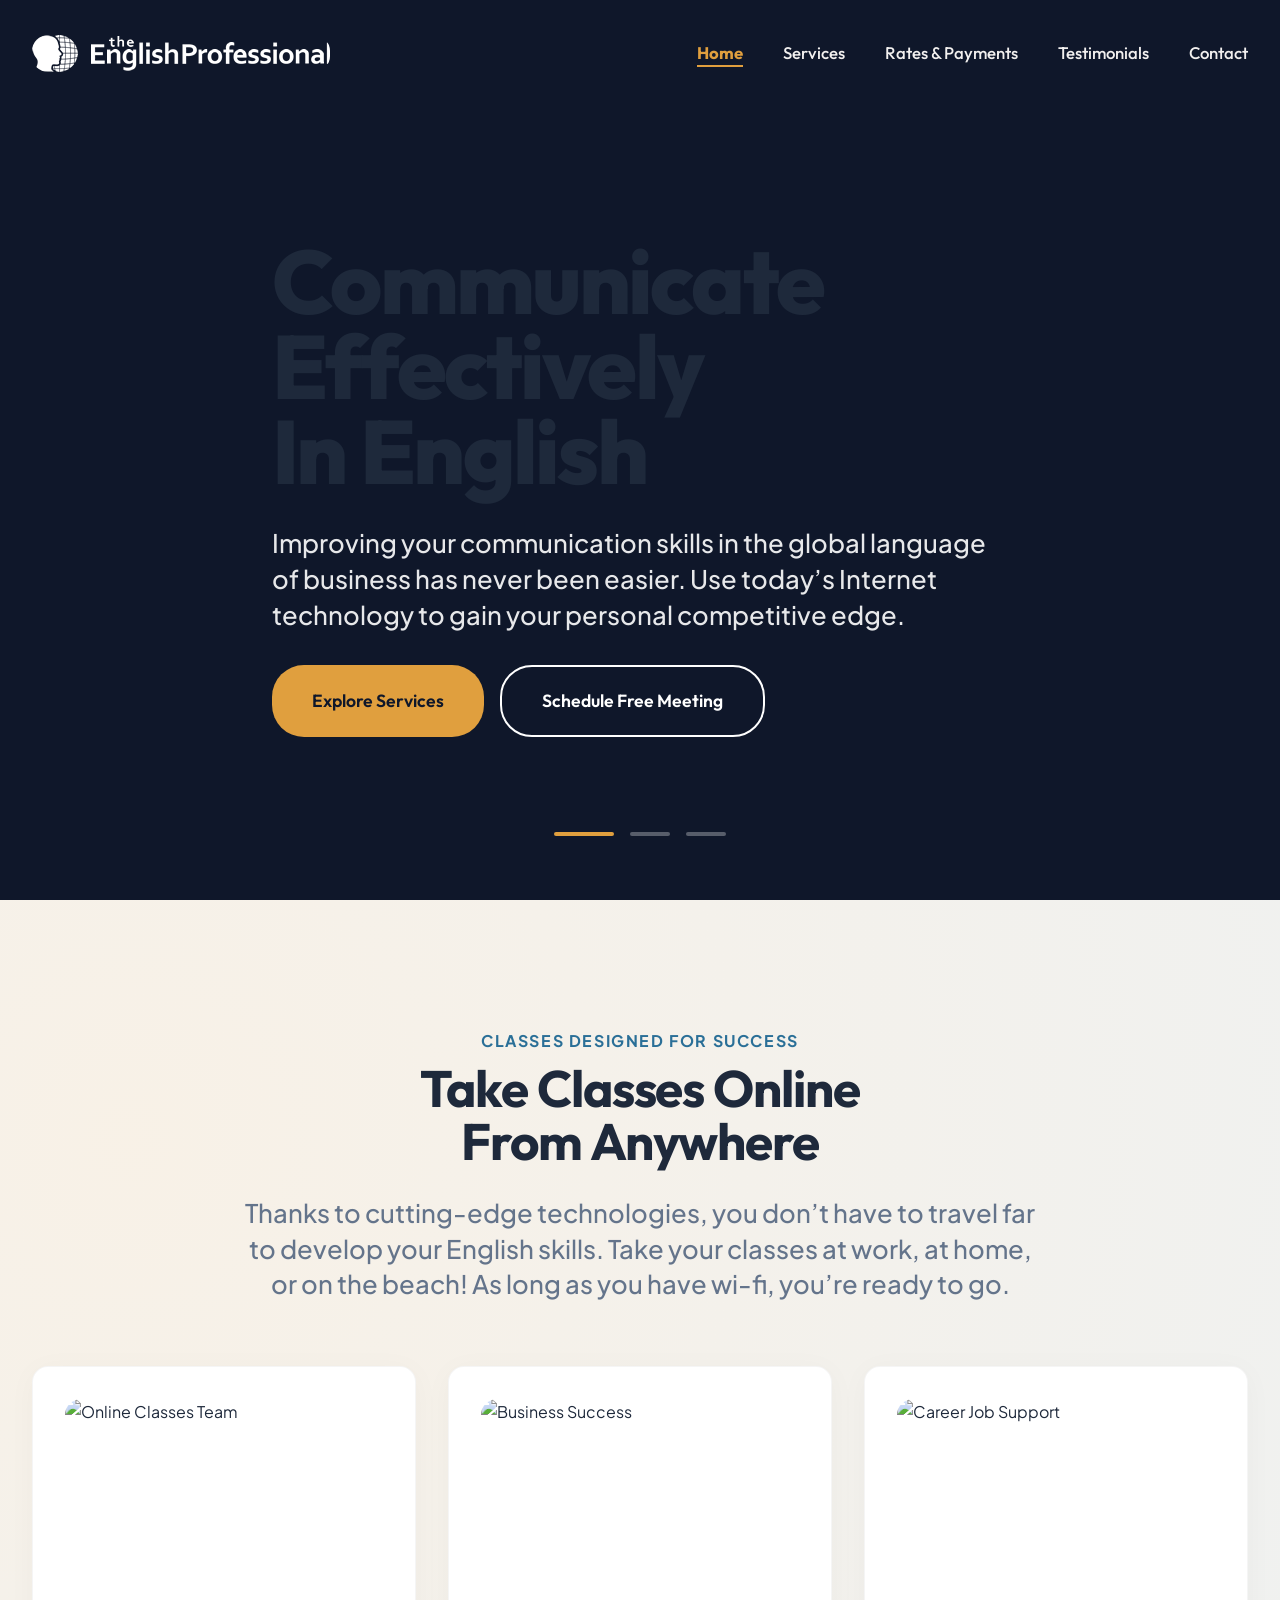
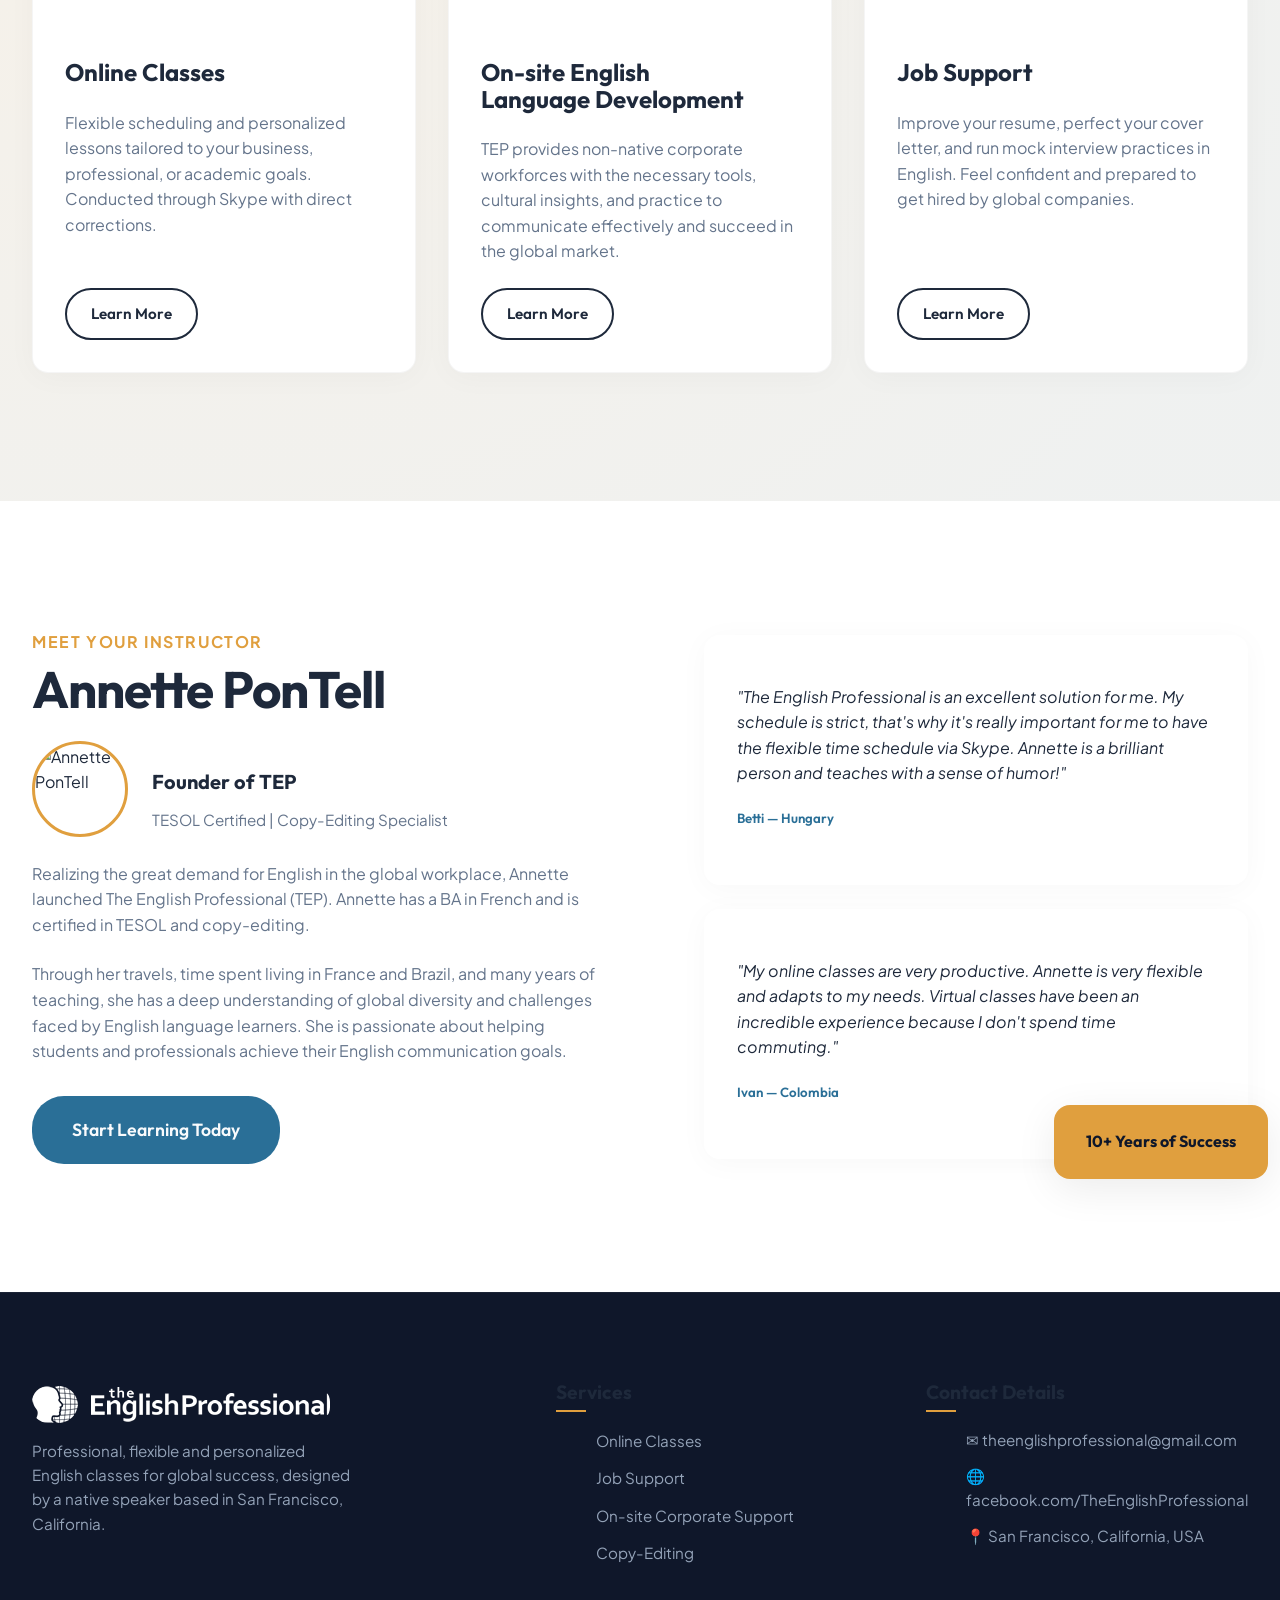
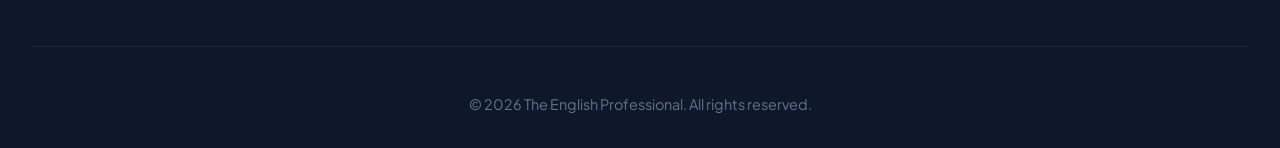
==== index.html @ 5e0b8fe4 "change header-light styles" ====
<!DOCTYPE html>
<html lang="en">

<head>
    <meta charset="UTF-8">
    <meta name="viewport" content="width=device-width, initial-scale=1.0">
    <title>The English Professional | Premium Business English Coaching</title>
    <meta name="description"
        content="Customized online Business English classes. Accelerate your career, improve your conversational skills, writing, and interview performance with a native speaker based in San Francisco, California.">
    <link rel="stylesheet" href="style.css">
</head>

<body>

    <!-- Header Navigation -->
    <header class="header header-light">
        <div class="container nav-container">
            <a href="index.html" class="logo">
                <img src="assets/img/tep.png" alt="The English Professional">
            </a>
            <nav>
                <ul class="nav-links">
                    <li><a href="index.html" class="active">Home</a></li>
                    <li><a href="services.html">Services</a></li>
                    <li><a href="rates.html">Rates & Payments</a></li>
                    <li><a href="testimonials.html">Testimonials</a></li>
                    <li><a href="contact.html">Contact</a></li>
                </ul>
            </nav>
            <button class="burger" aria-label="Toggle navigation">
                <div></div>
                <div></div>
                <div></div>
            </button>
        </div>
    </header>

    <!-- Hero Slider -->
    <section class="hero-slider">
        <div class="slider-container">
            <!-- Slide 1 -->
            <div class="slide active">
                <div class="slide-bg"
                    style="background-image: url('https://images.unsplash.com/photo-1506012787146-f92b2d7d6d96?q=80&w=1600&auto=format&fit=crop');">
                </div>
                <div class="container">
                    <div class="slide-content">
                        <h1 class="text-huge">Communicate Effectively In English</h1>
                        <p class="text-medium" style="color: rgba(255,255,255,0.9); margin-bottom: 2rem;">Improving your
                            communication skills in the global language of business has never been easier. Use today’s
                            Internet technology to gain your personal competitive edge.</p>
                        <div style="display: flex; gap: 1rem; flex-wrap: wrap;">
                            <a href="services.html" class="btn btn-accent">Explore Services</a>
                            <a href="contact.html" class="btn btn-outline"
                                style="color: white; border-color: white;">Schedule Free Meeting</a>
                        </div>
                    </div>
                </div>
            </div>

            <!-- Slide 2 -->
            <div class="slide">
                <div class="slide-bg"
                    style="background-image: url('https://images.unsplash.com/photo-1497366216548-37526070297c?q=80&w=1600&auto=format&fit=crop');">
                </div>
                <div class="container">
                    <div class="slide-content">
                        <h1 class="text-huge">Move Up The Career Ladder Today</h1>
                        <p class="text-medium" style="color: rgba(255,255,255,0.9); margin-bottom: 2rem;">Speaking
                            English fluently helps improve your career opportunities. Enjoy improving your language
                            skills from the comfort of your own home or workspace.</p>
                        <div style="display: flex; gap: 1rem; flex-wrap: wrap;">
                            <a href="rates.html" class="btn btn-accent">View Our Rates</a>
                            <a href="services.html" class="btn btn-outline"
                                style="color: white; border-color: white;">Job Support Program</a>
                        </div>
                    </div>
                </div>
            </div>

            <!-- Slide 3 -->
            <div class="slide">
                <div class="slide-bg"
                    style="background-image: url('https://images.unsplash.com/photo-1522202176988-66273c2fd55f?q=80&w=1600&auto=format&fit=crop');">
                </div>
                <div class="container">
                    <div class="slide-content">
                        <h1 class="text-huge">Customized Online Classes</h1>
                        <p class="text-medium" style="color: rgba(255,255,255,0.9); margin-bottom: 2rem;">Scheduling
                            classes with TEP is easy and convenient. Class times are flexible in order to fit your busy
                            schedule and class content is personalized.</p>
                        <div style="display: flex; gap: 1rem; flex-wrap: wrap;">
                            <a href="contact.html" class="btn btn-accent">Get in Touch</a>
                            <a href="testimonials.html" class="btn btn-outline"
                                style="color: white; border-color: white;">Student Testimonials</a>
                        </div>
                    </div>
                </div>
            </div>
        </div>

        <!-- Slider Controls -->
        <div class="slider-controls">
            <button class="slider-dot active" aria-label="Slide 1"></button>
            <button class="slider-dot" aria-label="Slide 2"></button>
            <button class="slider-dot" aria-label="Slide 3"></button>
        </div>
    </section>

    <!-- Core Features Section -->
    <section class="section gradient-bg">
        <div class="container">
            <div style="text-align: center; max-width: 800px; margin: 0 auto var(--space-lg) auto;" class="reveal">
                <span
                    style="color: var(--color-accent-ocean); font-weight: 700; letter-spacing: 0.1em; text-transform: uppercase;">Classes
                    Designed For Success</span>
                <h2 class="text-large" style="margin-top: 0.5rem;">Take Classes Online From Anywhere</h2>
                <p class="text-medium">Thanks to cutting-edge technologies, you don’t have to travel far to develop your
                    English skills. Take your classes at work, at home, or on the beach! As long as you have wi-fi,
                    you’re ready to go.</p>
            </div>

            <div class="features-grid">
                <!-- Feature 1 -->
                <div class="feature-card reveal">
                    <div class="feature-img-wrapper">
                        <img src="https://i0.wp.com/www.theenglishprofessional.com/wp-content/uploads/2018/03/people-office-group-team.jpg?w=800&ssl=1"
                            alt="Online Classes Team">
                    </div>
                    <h3 style="font-size: 1.5rem; margin-bottom: 0.5rem;">Online Classes</h3>
                    <p style="color: var(--color-text-muted); flex-grow: 1; margin-bottom: 1.5rem;">Flexible scheduling
                        and personalized lessons tailored to your business, professional, or academic goals. Conducted
                        through Skype with direct corrections.</p>
                    <a href="services.html#online-classes" class="btn btn-outline"
                        style="align-self: flex-start; padding: 0.75rem 1.5rem; font-size: 0.95rem;">Learn More</a>
                </div>

                <!-- Feature 2 -->
                <div class="feature-card reveal">
                    <div class="feature-img-wrapper">
                        <img src="https://i0.wp.com/www.theenglishprofessional.com/wp-content/uploads/2018/04/beard-blur-casual-462680.jpg?w=800&ssl=1"
                            alt="Business Success">
                    </div>
                    <h3 style="font-size: 1.5rem; margin-bottom: 0.5rem;">On-site English Language Development</h3>
                    <p style="color: var(--color-text-muted); flex-grow: 1; margin-bottom: 1.5rem;">TEP provides
                        non-native corporate workforces with the necessary tools, cultural insights, and practice to
                        communicate effectively and succeed in the global market.</p>
                    <a href="services.html#onsite-development" class="btn btn-outline"
                        style="align-self: flex-start; padding: 0.75rem 1.5rem; font-size: 0.95rem;">Learn More</a>
                </div>

                <!-- Feature 3 -->
                <div class="feature-card reveal">
                    <div class="feature-img-wrapper">
                        <img src="https://i1.wp.com/www.theenglishprofessional.com/wp-content/uploads/2018/04/coaching-coders-coding-7374.jpg?w=800&ssl=1"
                            alt="Career Job Support">
                    </div>
                    <h3 style="font-size: 1.5rem; margin-bottom: 0.5rem;">Job Support</h3>
                    <p style="color: var(--color-text-muted); flex-grow: 1; margin-bottom: 1.5rem;">Improve your resume,
                        perfect your cover letter, and run mock interview practices in English. Feel confident and
                        prepared to get hired by global companies.</p>
                    <a href="services.html#job-support" class="btn btn-outline"
                        style="align-self: flex-start; padding: 0.75rem 1.5rem; font-size: 0.95rem;">Learn More</a>
                </div>
            </div>
        </div>
    </section>

    <!-- About / Annette Section -->
    <section class="section" style="background-color: var(--color-bg-secondary);">
        <div class="container">
            <div class="about-split">
                <div class="reveal">
                    <span
                        style="color: var(--color-accent-sun); font-weight: 700; letter-spacing: 0.1em; text-transform: uppercase;">Meet
                        Your Instructor</span>
                    <h2 class="text-large" style="margin-top: 0.5rem; margin-bottom: 1.5rem;">Annette PonTell</h2>
                    <div style="display: flex; gap: 1.5rem; align-items: center; margin-bottom: 1.5rem;">
                        <img src="https://i1.wp.com/www.theenglishprofessional.com/wp-content/uploads/2017/03/avatar_1-96x96.jpg"
                            alt="Annette PonTell"
                            style="border-radius: 50%; width: 96px; height: 96px; border: 3px solid var(--color-accent-sun);">
                        <div>
                            <h4 style="font-size: 1.25rem;">Founder of TEP</h4>
                            <p style="color: var(--color-text-muted); font-size: 0.95rem;">TESOL Certified |
                                Copy-Editing Specialist</p>
                        </div>
                    </div>
                    <p style="color: var(--color-text-muted); margin-bottom: 1.5rem;">Realizing the great demand for
                        English in the global workplace, Annette launched The English Professional (TEP). Annette has a
                        BA in French and is certified in TESOL and copy-editing.</p>
                    <p style="color: var(--color-text-muted); margin-bottom: 2rem;">Through her travels, time spent
                        living in France and Brazil, and many years of teaching, she has a deep understanding of global
                        diversity and challenges faced by English language learners. She is passionate about helping
                        students and professionals achieve their English communication goals.</p>
                    <a href="contact.html" class="btn btn-primary">Start Learning Today</a>
                </div>

                <div class="about-image-wrapper reveal" style="padding-left: var(--space-md);">
                    <!-- A beautiful card representation of quick feedback -->
                    <div class="glass-card" style="margin-bottom: 1.5rem;">
                        <p style="font-style: italic; margin-bottom: 1rem;">"The English Professional is an excellent
                            solution for me. My schedule is strict, that's why it's really important for me to have the
                            flexible time schedule via Skype. Annette is a brilliant person and teaches with a sense of
                            humor!"</p>
                        <h5 style="color: var(--color-accent-ocean); font-weight: 600;">Betti — Hungary</h5>
                    </div>

                    <div class="glass-card">
                        <p style="font-style: italic; margin-bottom: 1rem;">"My online classes are very productive.
                            Annette is very flexible and adapts to my needs. Virtual classes have been an incredible
                            experience because I don't spend time commuting."</p>
                        <h5 style="color: var(--color-accent-ocean); font-weight: 600;">Ivan — Colombia</h5>
                    </div>

                    <div class="about-badge">
                        10+ Years of Success
                    </div>
                </div>
            </div>
        </div>
    </section>

    <!-- Footer -->
    <footer class="footer">
        <div class="container">
            <div class="footer-grid">
                <div>
                    <h3 class="footer-logo"><img src="assets/img/tep-white.png" alt=""></h3>
                    <p class="footer-desc">Professional, flexible and personalized English classes for global success,
                        designed by a native speaker based in San Francisco, California.</p>
                </div>
                <div class="footer-col">
                    <h4>Services</h4>
                    <ul class="footer-links">
                        <li><a href="services.html#online-classes">Online Classes</a></li>
                        <li><a href="services.html#job-support">Job Support</a></li>
                        <li><a href="services.html#onsite-development">On-site Corporate Support</a></li>
                        <li><a href="services.html#copy-editing">Copy-Editing</a></li>
                    </ul>
                </div>
                <div class="footer-col">
                    <h4>Contact Details</h4>
                    <ul class="footer-info-list">
                        <li>✉ theenglishprofessional@gmail.com</li>
                        <li>🌐 facebook.com/TheEnglishProfessional</li>
                        <li>📍 San Francisco, California, USA</li>
                    </ul>
                </div>
            </div>
            <div class="footer-bottom">
                <p>&copy; 2026 The English Professional. All rights reserved.</p>
            </div>
        </div>
    </footer>

    <script src="script.js"></script>
</body>

</html>
---- style.css ----
/* ==========================================================================
   THE ENGLISH PROFESSIONAL - DESIGN SYSTEM & STYLES
   Inspired by Set.studio and Clearleft (Modern, bold typography, clean layouts, large images/gradients)
   ========================================================================== */

@import url('https://fonts.googleapis.com/css2?family=Outfit:wght@300;400;500;600;700;800&family=Plus+Jakarta+Sans:ital,wght@0,300;0,400;0,500;0,600;0,700;1,400&display=swap');

:root {
    /* Color Palette */
    --color-bg-primary: #faf8f5;
    /* Warm sand background */
    --color-bg-secondary: #ffffff;
    /* Pure white */
    --color-bg-dark: #0f172a;
    /* Deep slate/navy for dark sections */
    --color-text-main: #1e293b;
    /* Slate 800 */
    --color-text-muted: #64748b;
    /* Slate 500 */
    --color-text-light: #f8fafc;
    /* White/Light gray */
    --color-off-white: #F2F0EF;
    /* Off-white */

    /* California Vibes Accent Colors */
    --color-accent-sun: #e09f3e;
    /* Golden sunset */
    --color-accent-ocean: #2a6f97;
    /* Pacific ocean blue */
    --color-accent-mint: #48cae4;
    /* Coastal breeze */
    --color-accent-clay: #9a031e;
    /* Warm clay/terracotta */

    /* Font Families */
    --font-heading: 'Outfit', sans-serif;
    --font-body: 'Plus Jakarta Sans', sans-serif;

    /* Spacing */
    --space-xs: 0.5rem;
    --space-sm: 1rem;
    --space-md: 2rem;
    --space-lg: 4rem;
    --space-xl: 8rem;

    /* UI Elements */
    --border-radius-sm: 8px;
    --border-radius-md: 16px;
    --border-radius-lg: 32px;
    --transition-smooth: all 0.4s cubic-bezier(0.16, 1, 0.3, 1);
    --shadow-subtle: 0 4px 30px rgba(0, 0, 0, 0.03);
    --shadow-medium: 0 10px 40px rgba(0, 0, 0, 0.08);
}

/* ==========================================================================
   1. RESET & BASE
   ========================================================================== */

*,
*::before,
*::after {
    box-sizing: border-box;
}

html {
    -moz-text-size-adjust: none;
    -webkit-text-size-adjust: none;
    text-size-adjust: none;
    scroll-behavior: smooth;
    font-size: 16px;
    background-color: var(--color-bg-primary);
}

body,
h1,
h2,
h3,
h4,
p,
figure,
blockquote,
dl,
dd {
    margin-block-end: 0;
}

ul[role='list'],
ol[role='list'] {
    list-style: none;
}

h1,
h2,
h3,
h4,
button,
input,
label {
    line-height: 1.1;
}

h1,
h2,
h3,
h4 {
    text-wrap: balance;
}

a:not([class]) {
    text-decoration-skip-ink: auto;
    color: currentColor;
}

img,
picture {
    max-width: 100%;
    height: auto;
    display: block;
    border-radius: var(--border-radius-md);
}

input,
button,
textarea,
select {
    font-family: inherit;
    font-size: inherit;
}

textarea:not([rows]) {
    min-height: 10em;
}

:target {
    scroll-margin-block: 5ex;
}

body {
    font-family: var(--font-body);
    color: var(--color-text-main);
    line-height: 1.6;
    min-height: 100vh;
    overflow-x: hidden;
    -webkit-font-smoothing: antialiased;
    margin: 0;
}

h1,
h2,
h3,
h4,
h5,
h6 {
    font-family: var(--font-heading);
    font-weight: 700;
    color: var(--color-text-main);
}

a {
    color: inherit;
    text-decoration: none;
    transition: var(--transition-smooth);
}

/* ==========================================================================
   2. REUSABLE UTILITIES & LAYOUTS
   ========================================================================== */

.container {
    max-width: 1400px;
    margin: 0 auto;
    padding: 0 var(--space-md);
}

.section {
    padding: var(--space-xl) 0;
    position: relative;
}

.section-dark {
    background-color: var(--color-bg-dark);
    color: var(--color-text-light);
}

.section-dark h2,
.section-dark h3,
.section-dark p {
    color: var(--color-text-light);
}

/* Typography Scale */
.text-huge {
    font-size: clamp(3rem, 7vw, 6.5rem);
    font-weight: 800;
    letter-spacing: -0.03em;
    line-height: 0.95;
    margin-bottom: var(--space-md);
}

.text-large {
    font-size: clamp(2rem, 4vw, 3.5rem);
    font-weight: 700;
    letter-spacing: -0.02em;
    line-height: 1.05;
    margin-bottom: var(--space-sm);
}

.text-medium {
    font-size: clamp(1.25rem, 2vw, 1.75rem);
    font-weight: 500;
    line-height: 1.4;
    color: var(--color-text-muted);
}

.section-dark .text-medium {
    color: #94a3b8;
}

/* Buttons */
.btn {
    display: inline-flex;
    align-items: center;
    justify-content: center;
    padding: 1.25rem 2.5rem;
    font-family: var(--font-heading);
    font-weight: 600;
    font-size: 1.1rem;
    border-radius: var(--border-radius-lg);
    border: none;
    cursor: pointer;
    transition: var(--transition-smooth);
    position: relative;
    overflow: hidden;
}

.btn-primary {
    background-color: var(--color-accent-ocean);
    color: var(--color-text-light);
}

.btn-primary:hover {
    background-color: #1a4d6c;
    transform: translateY(-3px);
    box-shadow: 0 10px 20px rgba(42, 111, 151, 0.3);
}

.btn-accent {
    background-color: var(--color-accent-sun);
    color: var(--color-bg-dark);
}

.btn-accent:hover {
    background-color: #c98a30;
    transform: translateY(-3px);
    box-shadow: 0 10px 20px rgba(224, 159, 62, 0.3);
}

.btn-outline {
    background-color: transparent;
    border: 2px solid var(--color-text-main);
    color: var(--color-text-main);
}

.btn-outline:hover {
    background-color: var(--color-text-main);
    color: var(--color-bg-primary);
    transform: translateY(-3px);
}

.section-dark .btn-outline {
    border-color: var(--color-text-light);
    color: var(--color-text-light);
}

.section-dark .btn-outline:hover {
    background-color: var(--color-text-light);
    color: var(--color-bg-dark);
}

/* Background Gradients & Glassmorphism */
.gradient-bg {
    background: radial-gradient(circle at 10% 20%, rgba(224, 159, 62, 0.08) 0%, rgba(42, 111, 151, 0.05) 90%);
}

.glass-card {
    background: rgba(255, 255, 255, 0.7);
    backdrop-filter: blur(12px);
    -webkit-backdrop-filter: blur(12px);
    border: 1px solid rgba(255, 255, 255, 0.4);
    box-shadow: var(--shadow-subtle);
    border-radius: var(--border-radius-md);
    padding: var(--space-md);
    transition: var(--transition-smooth);
}

.glass-card:hover {
    transform: translateY(-5px);
    box-shadow: var(--shadow-medium);
    border-color: rgba(255, 255, 255, 0.8);
}

/* ==========================================================================
   3. NAVIGATION HEADER
   ========================================================================== */
.header {
    position: fixed;
    top: 0;
    left: 0;
    width: 100%;
    z-index: 1000;
    transition: var(--transition-smooth);
    padding: 1.5rem 0;
}

.header.scrolled {
    background: rgba(250, 248, 245, 0.85);
    backdrop-filter: blur(12px);
    -webkit-backdrop-filter: blur(12px);
    border-bottom: 1px solid rgba(0, 0, 0, 0.05);
    padding: 1rem 0;
}

.logo {
    transition: var(--transition-smooth);
}

.header-light:not(.scrolled) {
    color: var(--color-off-white);
}

.header-light:not(.scrolled) .logo {
    filter: invert(1);
}

.nav-container {
    display: flex;
    justify-content: space-between;
    align-items: center;
}

.nav-links {
    display: flex;
    gap: 2.5rem;
    list-style: none;
    align-items: center;
}

.nav-links a {
    font-family: var(--font-heading);
    font-weight: 500;
    font-size: 1.05rem;
    position: relative;
}

.nav-links a::after {
    content: '';
    position: absolute;
    width: 100%;
    transform: scaleX(0);
    height: 2px;
    bottom: -4px;
    left: 0;
    background-color: var(--color-accent-ocean);
    transform-origin: bottom right;
    transition: transform 0.25s ease-out;
}

.header-light:not(.scrolled) .nav-links a::after {
    background-color: var(--color-accent-sun);
}

.nav-links a:hover::after,
.nav-links a.active::after {
    transform: scaleX(1);
    transform-origin: bottom left;
}

.nav-links a.active {
    color: var(--color-accent-ocean);
    font-weight: 700;
}

.header-light:not(.scrolled) .nav-links a.active {
    color: var(--color-accent-sun);
    font-weight: 700;
}

/* Mobile Menu Button */
.burger {
    display: none;
    cursor: pointer;
    background: none;
    border: none;
    z-index: 1001;
}

.burger div {
    width: 25px;
    height: 2px;
    background-color: var(--color-text-main);
    margin: 5px;
    transition: var(--transition-smooth);
}

/* ==========================================================================
   4. HOME PAGE (SLIDER & SECTIONS)
   ========================================================================== */
.hero-slider {
    position: relative;
    min-height: 100vh;
    overflow: hidden;
    background-color: var(--color-bg-dark);
}

.slider-container {
    height: 100vh;
    position: relative;
}

.slide {
    position: absolute;
    top: 0;
    left: 0;
    width: 100%;
    height: 100%;
    opacity: 0;
    visibility: hidden;
    transition: opacity 0.8s ease-in-out, visibility 0.8s;
    display: flex;
    align-items: center;
}

.slide.active {
    opacity: 1;
    visibility: visible;
}

.slide-bg {
    position: absolute;
    top: 0;
    left: 0;
    width: 100%;
    height: 100%;
    background-size: cover;
    background-position: center;
    filter: brightness(0.4) saturate(0.8);
}

.slide-content {
    position: relative;
    z-index: 10;
    max-width: 800px;
    padding: var(--space-md);
    color: var(--color-text-light);
    transform: translateY(30px);
    transition: transform 0.8s cubic-bezier(0.16, 1, 0.3, 1);
}

.slide.active .slide-content {
    transform: translateY(0);
}

.slider-controls {
    position: absolute;
    bottom: var(--space-lg);
    left: 50%;
    transform: translateX(-50%);
    display: flex;
    gap: 1rem;
    z-index: 20;
}

.slider-dot {
    width: 40px;
    height: 4px;
    background-color: rgba(255, 255, 255, 0.3);
    border: none;
    cursor: pointer;
    border-radius: 2px;
    transition: var(--transition-smooth);
}

.slider-dot.active {
    background-color: var(--color-accent-sun);
    width: 60px;
}

/* Feature grid on Home */
.features-grid {
    display: grid;
    grid-template-columns: repeat(auto-fit, minmax(320px, 1fr));
    gap: var(--space-md);
    margin-top: var(--space-lg);
}

.feature-card {
    padding: var(--space-md);
    border-radius: var(--border-radius-md);
    background-color: var(--color-bg-secondary);
    border: 1px solid rgba(0, 0, 0, 0.04);
    box-shadow: var(--shadow-subtle);
    transition: var(--transition-smooth);
    display: flex;
    flex-direction: column;
}

.feature-card:hover {
    transform: translateY(-8px);
    box-shadow: var(--shadow-medium);
}

.feature-img-wrapper {
    height: 220px;
    overflow: hidden;
    border-radius: var(--border-radius-sm);
    margin-bottom: var(--space-sm);
}

.feature-img-wrapper img {
    width: 100%;
    height: 100%;
    object-fit: cover;
    transition: var(--transition-smooth);
}

.feature-card:hover .feature-img-wrapper img {
    transform: scale(1.05);
}

/* About Section Home (Two Column) */
.about-split {
    display: grid;
    grid-template-columns: 1fr 1fr;
    gap: var(--space-lg);
    align-items: center;
}

.about-image-wrapper {
    position: relative;
}

.about-image-wrapper img {
    box-shadow: var(--shadow-medium);
}

.about-badge {
    position: absolute;
    bottom: -20px;
    right: -20px;
    background: var(--color-accent-sun);
    color: var(--color-bg-dark);
    padding: 1.5rem 2rem;
    border-radius: var(--border-radius-md);
    font-weight: 700;
    box-shadow: var(--shadow-medium);
    font-family: var(--font-heading);
}

/* ==========================================================================
   5. SERVICES PAGE
   ========================================================================== */
.services-header {
    background-color: var(--color-bg-dark);
    color: var(--color-text-light);
    padding: 10rem 0 6rem 0;
    text-align: center;
}

.services-nav {
    display: flex;
    justify-content: center;
    gap: 1.5rem;
    margin-top: var(--space-md);
    flex-wrap: wrap;
}

.services-nav-btn {
    padding: 0.75rem 1.5rem;
    border-radius: var(--border-radius-lg);
    border: 1px solid rgba(255, 255, 255, 0.2);
    background: transparent;
    color: var(--color-text-light);
    cursor: pointer;
    transition: var(--transition-smooth);
    font-family: var(--font-heading);
}

.services-nav-btn.active,
.services-nav-btn:hover {
    background-color: var(--color-accent-sun);
    color: var(--color-bg-dark);
    border-color: var(--color-accent-sun);
}

.services-section-title {
    margin-top: var(--space-lg);
    border-bottom: 2px solid rgba(0, 0, 0, 0.05);
    padding-bottom: var(--space-sm);
    margin-bottom: var(--space-md);
}

.services-grid-detailed {
    display: grid;
    grid-template-columns: repeat(auto-fit, minmax(400px, 1fr));
    gap: var(--space-md);
    margin-bottom: var(--space-lg);
}

.service-detail-card {
    background: var(--color-bg-secondary);
    border-radius: var(--border-radius-md);
    padding: var(--space-md);
    box-shadow: var(--shadow-subtle);
    border-left: 5px solid var(--color-accent-ocean);
    transition: var(--transition-smooth);
}

.service-detail-card:hover {
    transform: translateX(5px);
    box-shadow: var(--shadow-medium);
}

/* ==========================================================================
   6. RATES & PAYMENTS PAGE
   ========================================================================== */
.rates-grid {
    display: grid;
    grid-template-columns: repeat(auto-fit, minmax(300px, 1fr));
    gap: var(--space-md);
    margin-top: var(--space-lg);
}

.rate-card {
    background: var(--color-bg-secondary);
    border-radius: var(--border-radius-md);
    padding: 3rem var(--space-md);
    text-align: center;
    box-shadow: var(--shadow-subtle);
    border: 1px solid rgba(0, 0, 0, 0.04);
    transition: var(--transition-smooth);
    display: flex;
    flex-direction: column;
    justify-content: space-between;
    min-height: 450px;
}

.rate-card:hover {
    transform: translateY(-8px);
    box-shadow: var(--shadow-medium);
}

.rate-card.featured {
    border: 2px solid var(--color-accent-sun);
    position: relative;
}

.rate-card.featured::before {
    content: 'MAIS CONVENIENTE';
    position: absolute;
    top: -15px;
    left: 50%;
    transform: translateX(-50%);
    background: var(--color-accent-sun);
    color: var(--color-bg-dark);
    padding: 0.35rem 1rem;
    font-size: 0.75rem;
    font-weight: 700;
    border-radius: 30px;
    letter-spacing: 0.05em;
}

.rate-time {
    font-size: 1.75rem;
    font-weight: 700;
    font-family: var(--font-heading);
    margin-bottom: var(--space-sm);
}

.rate-price {
    font-size: clamp(2.5rem, 5vw, 3.5rem);
    font-weight: 800;
    color: var(--color-accent-ocean);
    margin-bottom: var(--space-md);
    font-family: var(--font-heading);
}

.rate-price span {
    font-size: 1rem;
    font-weight: 500;
    color: var(--color-text-muted);
}

.rate-features {
    list-style: none;
    margin-bottom: var(--space-md);
    color: var(--color-text-muted);
    text-align: left;
    padding-left: var(--space-sm);
}

.rate-features li {
    margin-bottom: 0.5rem;
    position: relative;
    padding-left: 1.5rem;
}

.rate-features li::before {
    content: '✓';
    color: var(--color-accent-ocean);
    position: absolute;
    left: 0;
    font-weight: bold;
}

/* Split Column Terms & Conditions */
.terms-split {
    display: grid;
    grid-template-columns: 1fr 1fr;
    gap: var(--space-lg);
    margin-top: var(--space-md);
}

.terms-column h3 {
    border-bottom: 2px solid var(--color-accent-sun);
    padding-bottom: 0.5rem;
    margin-bottom: var(--space-sm);
}

.terms-list {
    list-style: none;
}

.terms-list li {
    margin-bottom: 0.75rem;
    position: relative;
    padding-left: 1.5rem;
    font-size: 0.95rem;
    color: var(--color-text-muted);
}

.terms-list li::before {
    content: '•';
    color: var(--color-accent-sun);
    font-size: 1.5rem;
    position: absolute;
    left: 0;
    top: -4px;
}

/* ==========================================================================
   7. TESTIMONIALS & CONTACT SECTIONS
   ========================================================================== */
.testimonials-section {
    background: radial-gradient(circle at 80% 20%, rgba(224, 159, 62, 0.05) 0%, rgba(42, 111, 151, 0.08) 90%), var(--color-bg-secondary);
}

.testimonial-carousel-container {
    max-width: 900px;
    margin: var(--space-lg) auto 0 auto;
    position: relative;
    overflow: hidden;
    padding: var(--space-md);
}

.testimonial-track {
    display: flex;
    transition: transform 0.6s cubic-bezier(0.25, 1, 0.5, 1);
}

.testimonial-slide {
    min-width: 100%;
    box-sizing: border-box;
    padding: 0 var(--space-md);
}

.testimonial-bubble {
    font-size: clamp(1.2rem, 2.5vw, 1.6rem);
    font-style: italic;
    color: var(--color-text-main);
    line-height: 1.5;
    position: relative;
    margin-bottom: var(--space-md);
    font-weight: 300;
}

.testimonial-bubble::before {
    content: '“';
    font-size: 5rem;
    color: rgba(42, 111, 151, 0.15);
    position: absolute;
    left: -2rem;
    top: -2.5rem;
    font-family: serif;
}

.testimonial-author {
    font-family: var(--font-heading);
    font-weight: 700;
    font-size: 1.2rem;
    color: var(--color-accent-ocean);
}

.carousel-dots {
    display: flex;
    justify-content: center;
    gap: 0.5rem;
    margin-top: var(--space-md);
}

.carousel-dot {
    width: 12px;
    height: 12px;
    border-radius: 50%;
    background-color: rgba(0, 0, 0, 0.1);
    border: none;
    cursor: pointer;
    transition: var(--transition-smooth);
}

.carousel-dot.active {
    background-color: var(--color-accent-ocean);
    transform: scale(1.2);
}

/* Two Column Contact split */
.contact-split {
    display: grid;
    grid-template-columns: 1fr 1.2fr;
    gap: var(--space-lg);
}

.contact-info {
    display: flex;
    flex-direction: column;
    justify-content: center;
}

.contact-method {
    margin-top: var(--space-md);
}

.contact-method-item {
    display: flex;
    align-items: center;
    gap: 1rem;
    margin-bottom: var(--space-sm);
}

.contact-icon {
    width: 48px;
    height: 48px;
    border-radius: 50%;
    background-color: rgba(42, 111, 151, 0.1);
    display: flex;
    align-items: center;
    justify-content: center;
    color: var(--color-accent-ocean);
    font-weight: bold;
}

.social-links {
    display: flex;
    gap: 1rem;
    margin-top: var(--space-md);
}

.social-btn {
    width: 44px;
    height: 44px;
    border-radius: 50%;
    background-color: var(--color-bg-primary);
    display: flex;
    align-items: center;
    justify-content: center;
    border: 1px solid rgba(0, 0, 0, 0.05);
    transition: var(--transition-smooth);
}

.social-btn:hover {
    background-color: var(--color-accent-ocean);
    color: var(--color-text-light);
    transform: translateY(-3px);
}

/* Form Styles */
.contact-form {
    display: flex;
    flex-direction: column;
    gap: 1.25rem;
}

.form-group {
    display: flex;
    flex-direction: column;
    gap: 0.5rem;
}

.form-group label {
    font-family: var(--font-heading);
    font-weight: 500;
    font-size: 0.95rem;
}

.form-control {
    padding: 1rem 1.25rem;
    border-radius: var(--border-radius-sm);
    border: 1px solid rgba(0, 0, 0, 0.1);
    background-color: var(--color-bg-primary);
    font-family: var(--font-body);
    font-size: 1rem;
    transition: var(--transition-smooth);
}

.form-control:focus {
    outline: none;
    border-color: var(--color-accent-ocean);
    background-color: var(--color-bg-secondary);
    box-shadow: 0 0 0 3px rgba(42, 111, 151, 0.1);
}

textarea.form-control {
    resize: vertical;
    min-height: 150px;
}

/* ==========================================================================
   8. FAQ ACCORDION SECTION
   ========================================================================== */
.faq-accordion-container {
    margin-top: var(--space-lg);
    max-width: 900px;
    margin-left: auto;
    margin-right: auto;
}

.accordion-item {
    background: var(--color-bg-secondary);
    border-radius: var(--border-radius-sm);
    margin-bottom: var(--space-sm);
    box-shadow: var(--shadow-subtle);
    border: 1px solid rgba(0, 0, 0, 0.03);
    overflow: hidden;
}

.accordion-header {
    padding: 1.5rem var(--space-md);
    display: flex;
    justify-content: space-between;
    align-items: center;
    cursor: pointer;
    font-family: var(--font-heading);
    font-size: 1.15rem;
    font-weight: 600;
    transition: var(--transition-smooth);
    user-select: none;
}

.accordion-header:hover {
    background-color: rgba(42, 111, 151, 0.02);
}

.accordion-icon {
    font-size: 1.5rem;
    transition: transform var(--transition-smooth);
    color: var(--color-accent-ocean);
}

.accordion-content {
    max-height: 0;
    overflow: hidden;
    transition: max-height 0.4s cubic-bezier(0.16, 1, 0.3, 1), padding 0.4s;
    padding: 0 var(--space-md);
    color: var(--color-text-muted);
}

.accordion-item.active .accordion-content {
    padding-bottom: 1.5rem;
}

.accordion-item.active .accordion-icon {
    transform: rotate(45deg);
}

/* ==========================================================================
   9. FOOTER
   ========================================================================== */
.footer {
    background-color: var(--color-bg-dark);
    color: var(--color-text-light);
    padding: var(--space-lg) 0 var(--space-md) 0;
    border-top: 1px solid rgba(255, 255, 255, 0.05);
}

.footer-grid {
    display: grid;
    grid-template-columns: 1.5fr 1fr 1fr;
    gap: var(--space-lg);
    margin-bottom: var(--space-lg);
}

.footer-logo {
    font-family: var(--font-heading);
    font-weight: 800;
    font-size: 1.8rem;
    margin-bottom: var(--space-sm);
    display: flex;
    align-items: center;
    gap: 0.5rem;
}

.footer-desc {
    color: #94a3b8;
    max-width: 320px;
    font-size: 0.95rem;
}

.footer-col h4 {
    font-size: 1.2rem;
    margin-bottom: var(--space-sm);
    position: relative;
    padding-bottom: 0.5rem;
}

.footer-col h4::after {
    content: '';
    position: absolute;
    width: 30px;
    height: 2px;
    bottom: 0;
    left: 0;
    background-color: var(--color-accent-sun);
}

.footer-links {
    list-style: none;
    display: flex;
    flex-direction: column;
    gap: 0.75rem;
}

.footer-links a {
    color: #94a3b8;
    font-size: 0.95rem;
}

.footer-links a:hover {
    color: var(--color-text-light);
    padding-left: 5px;
}

.footer-info-list {
    list-style: none;
    display: flex;
    flex-direction: column;
    gap: 0.75rem;
    color: #94a3b8;
    font-size: 0.95rem;
}

.footer-bottom {
    border-top: 1px solid rgba(255, 255, 255, 0.05);
    padding-top: var(--space-md);
    text-align: center;
    color: #64748b;
    font-size: 0.9rem;
}

/* ==========================================================================
   10. MEDIA QUERIES & RESPONSIVENESS
   ========================================================================== */
@media screen and (max-width: 1024px) {
    .about-split {
        grid-template-columns: 1fr;
        gap: var(--space-md);
    }

    .contact-split {
        grid-template-columns: 1fr;
        gap: var(--space-md);
    }

    .footer-grid {
        grid-template-columns: 1fr 1fr;
    }
}

@media screen and (max-width: 768px) {
    html {
        font-size: 14px;
    }

    .section {
        padding: var(--space-lg) 0;
    }

    .nav-links {
        position: fixed;
        right: 0;
        top: 0;
        height: 100vh;
        width: 70%;
        background-color: var(--color-bg-primary);
        flex-direction: column;
        justify-content: center;
        transform: translateX(100%);
        transition: transform 0.5s ease-in-out;
        box-shadow: -10px 0 30px rgba(0, 0, 0, 0.05);
        z-index: 999;
    }

    .nav-links.nav-active {
        transform: translateX(0);
    }

    .burger {
        display: block;
    }

    .terms-split {
        grid-template-columns: 1fr;
        gap: var(--space-md);
    }

    .footer-grid {
        grid-template-columns: 1fr;
        gap: var(--space-md);
    }

    .slider-controls {
        bottom: var(--space-md);
    }
}

/* Fade In On Scroll Classes (handled by script.js) */
.reveal {
    opacity: 0;
    transform: translateY(30px);
    transition: opacity 0.8s ease, transform 0.8s ease;
}

.reveal.active {
    opacity: 1;
    transform: translateY(0);
}
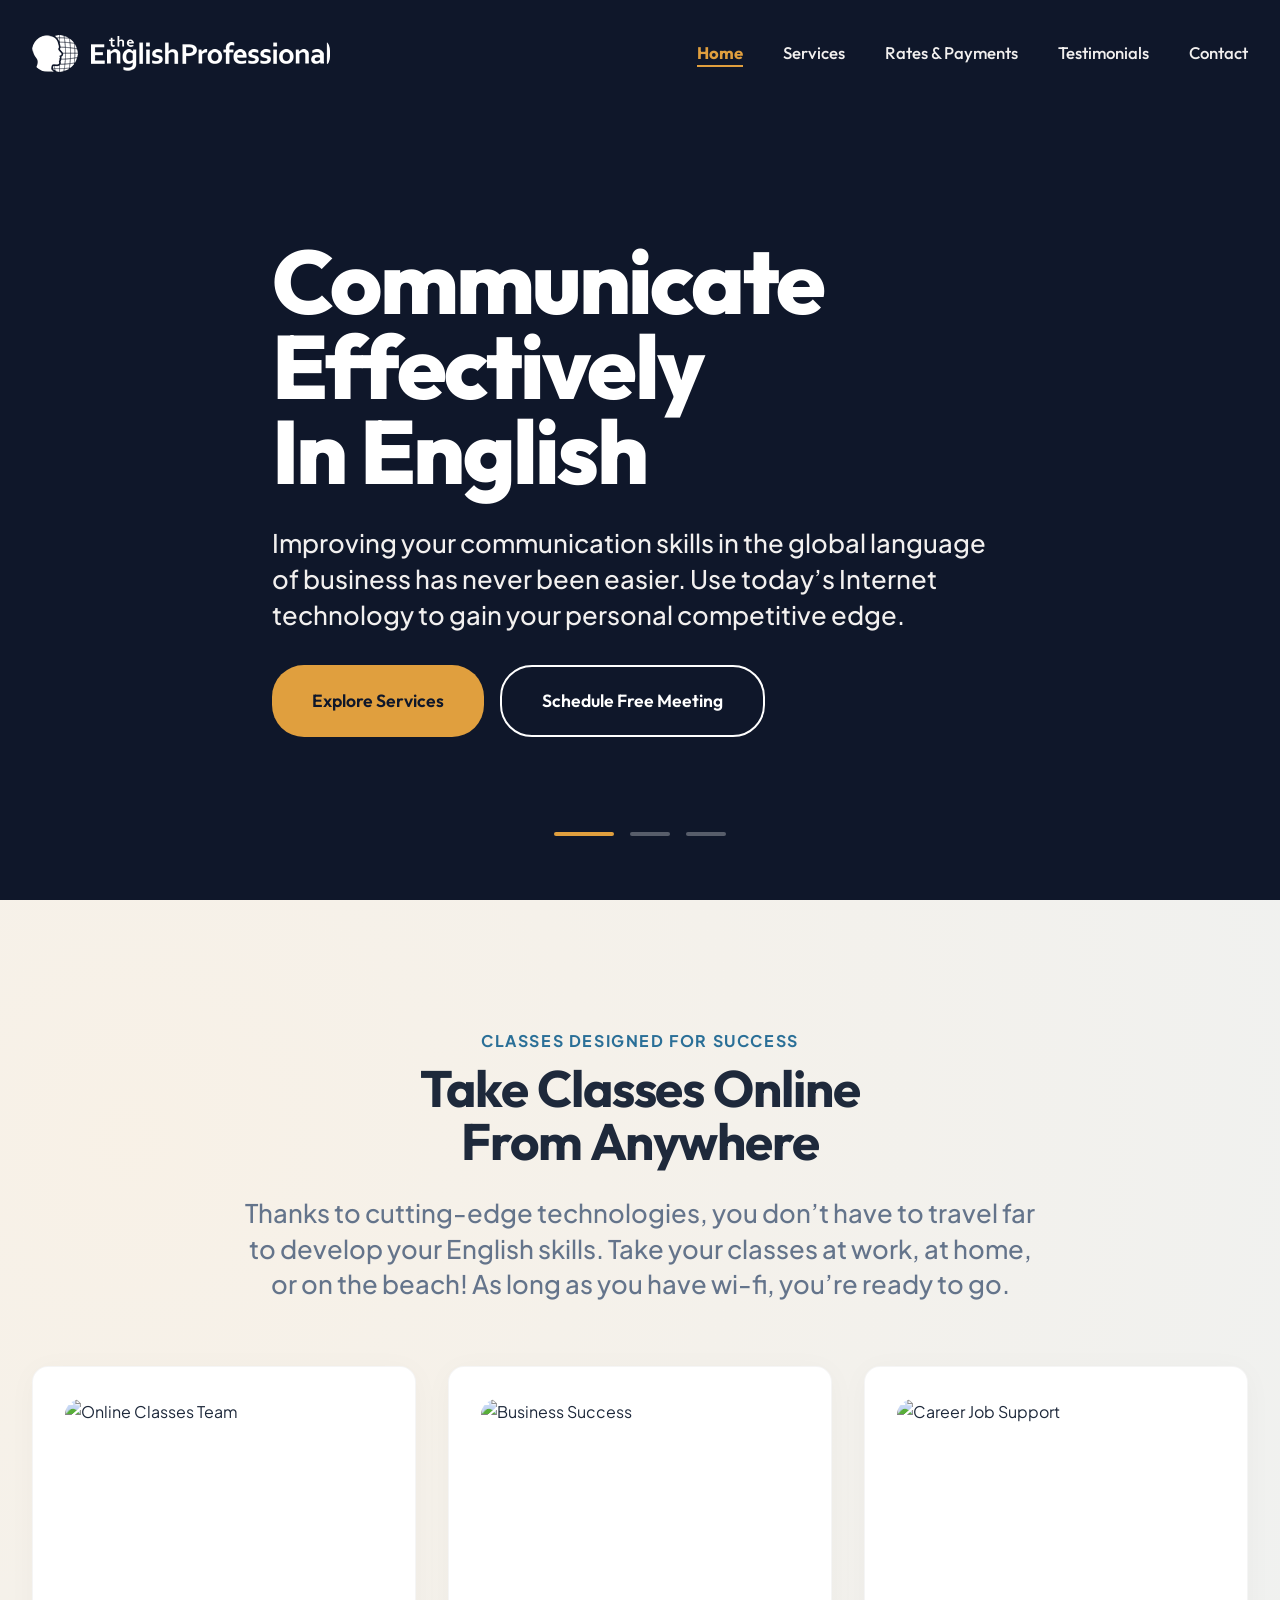
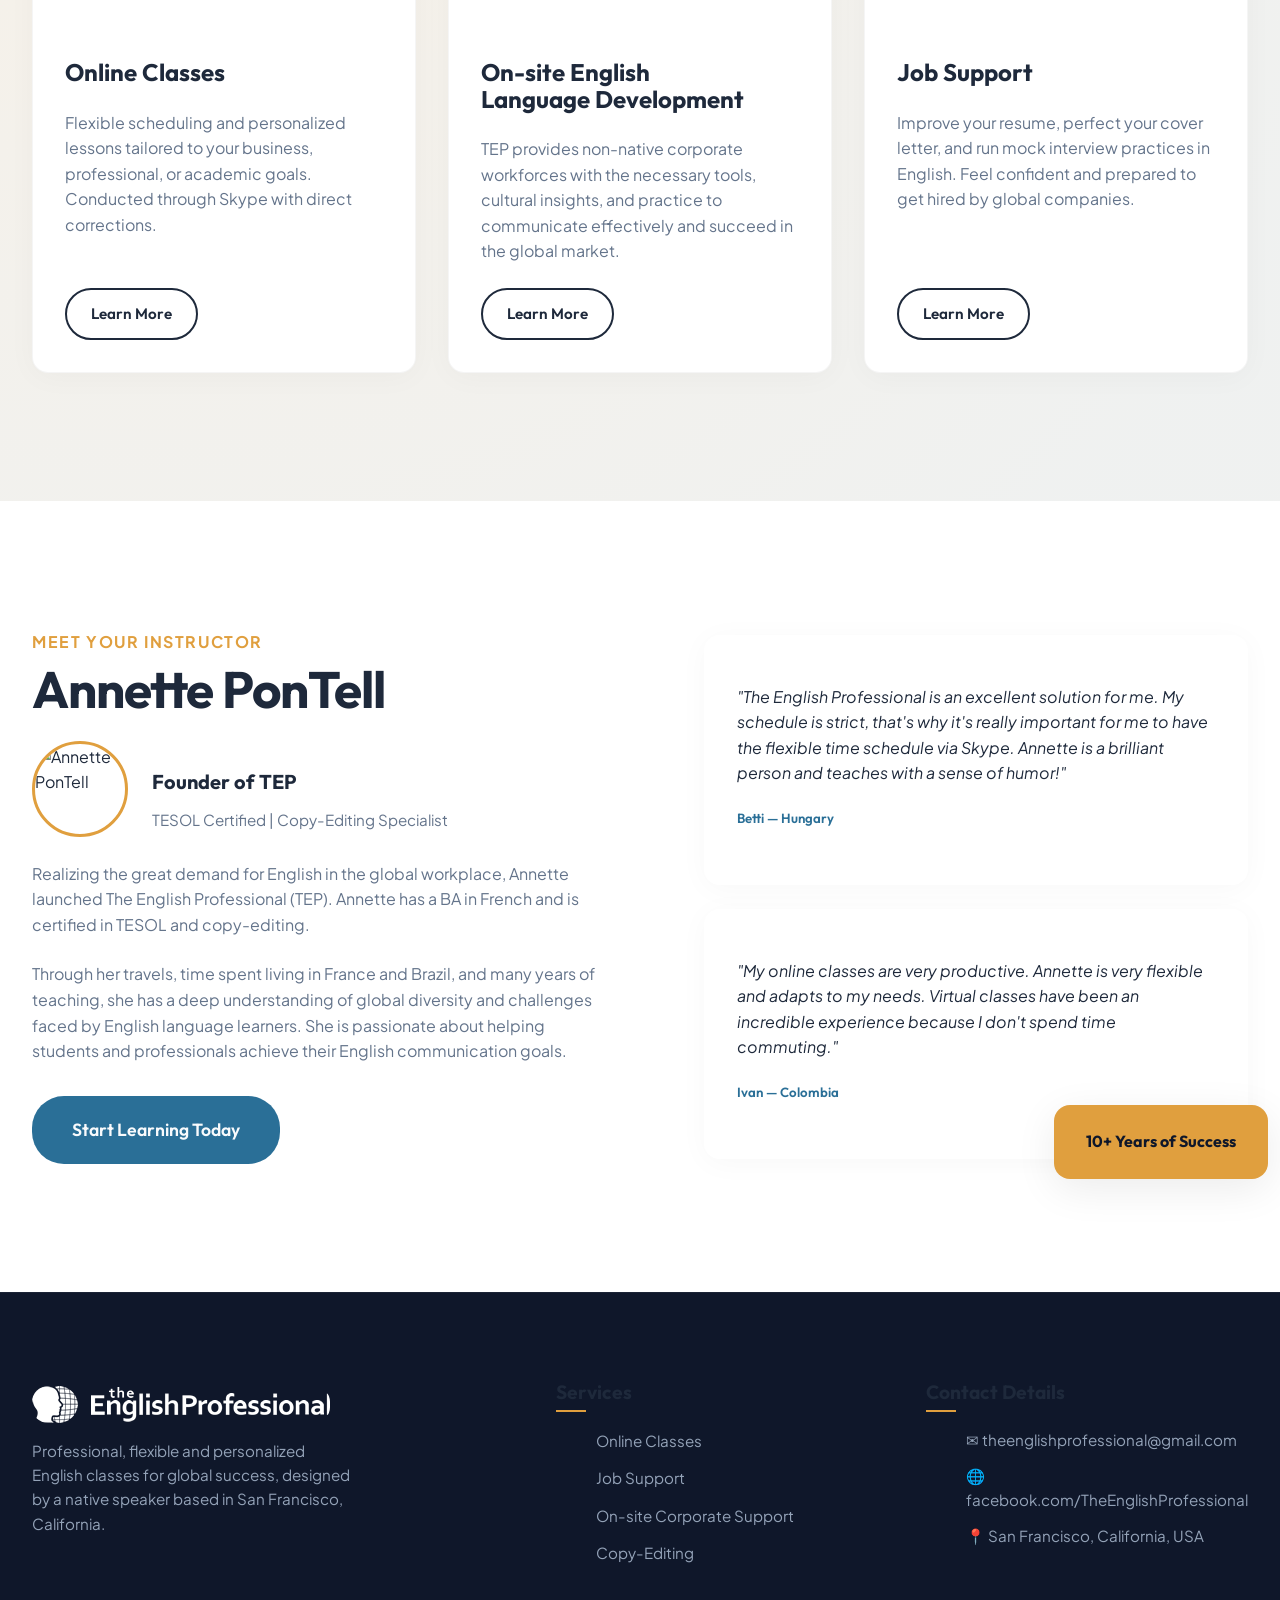
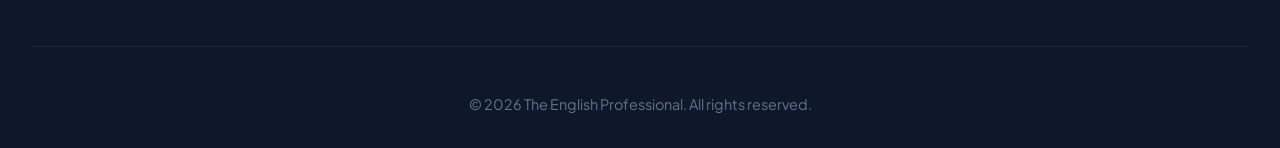
==== commit 2fb900ab: "change slider title and text styles" ====
--- a/index.html
+++ b/index.html
@@ -46,7 +46,7 @@
                 <div class="container">
                     <div class="slide-content">
                         <h1 class="text-huge">Communicate Effectively In English</h1>
-                        <p class="text-medium" style="color: rgba(255,255,255,0.9); margin-bottom: 2rem;">Improving your
+                        <p class="text-medium" style="margin-bottom: 2rem;">Improving your
                             communication skills in the global language of business has never been easier. Use today’s
                             Internet technology to gain your personal competitive edge.</p>
                         <div style="display: flex; gap: 1rem; flex-wrap: wrap;">
@@ -66,7 +66,7 @@
                 <div class="container">
                     <div class="slide-content">
                         <h1 class="text-huge">Move Up The Career Ladder Today</h1>
-                        <p class="text-medium" style="color: rgba(255,255,255,0.9); margin-bottom: 2rem;">Speaking
+                        <p class="text-medium" style="margin-bottom: 2rem;">Speaking
                             English fluently helps improve your career opportunities. Enjoy improving your language
                             skills from the comfort of your own home or workspace.</p>
                         <div style="display: flex; gap: 1rem; flex-wrap: wrap;">
@@ -86,7 +86,7 @@
                 <div class="container">
                     <div class="slide-content">
                         <h1 class="text-huge">Customized Online Classes</h1>
-                        <p class="text-medium" style="color: rgba(255,255,255,0.9); margin-bottom: 2rem;">Scheduling
+                        <p class="text-medium" style="margin-bottom: 2rem;">Scheduling
                             classes with TEP is easy and convenient. Class times are flexible in order to fit your busy
                             schedule and class content is personalized.</p>
                         <div style="display: flex; gap: 1rem; flex-wrap: wrap;">
--- a/style.css
+++ b/style.css
@@ -456,6 +456,14 @@
     transition: transform 0.8s cubic-bezier(0.16, 1, 0.3, 1);
 }
 
+.slide-content :is(h1, h2, h3, h4, h5, h6) {
+    color: #fff;
+}
+
+.slide-content p {
+    color: var(--color-off-white);
+}
+
 .slide.active .slide-content {
     transform: translateY(0);
 }
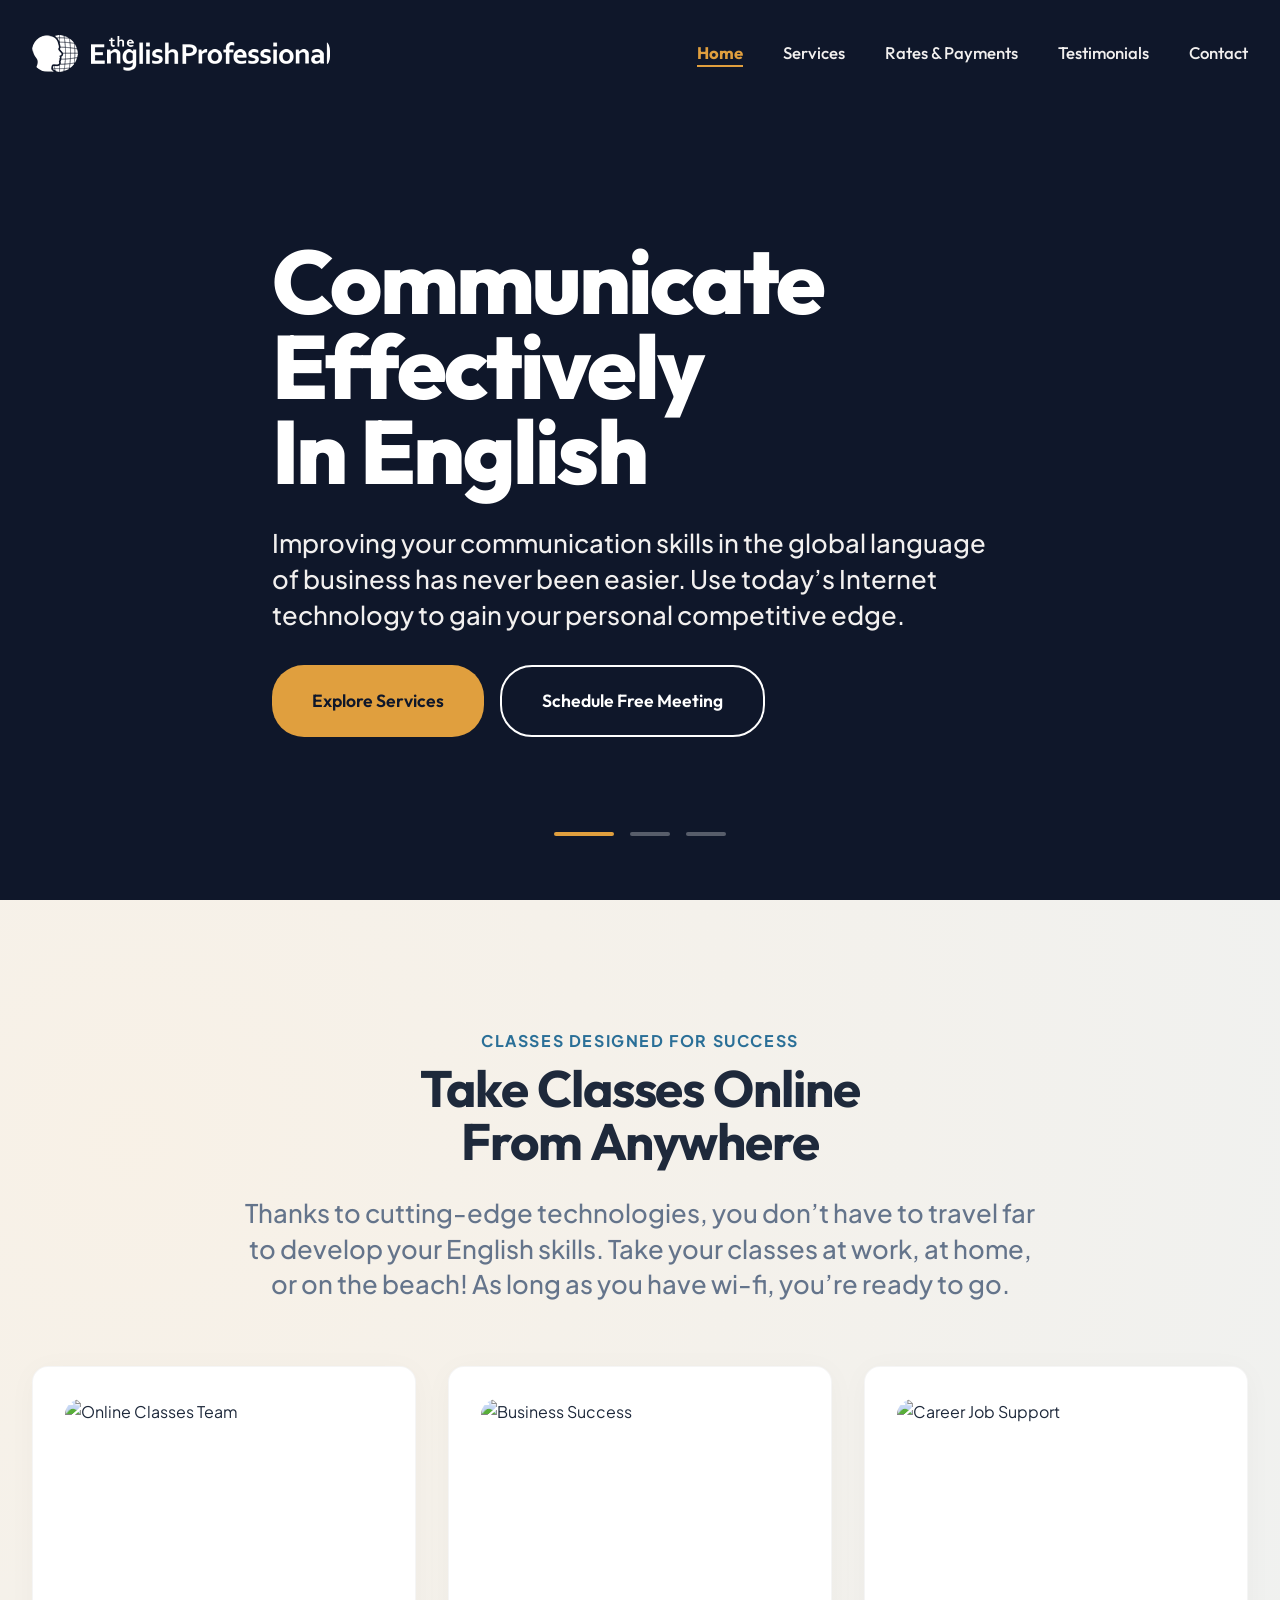
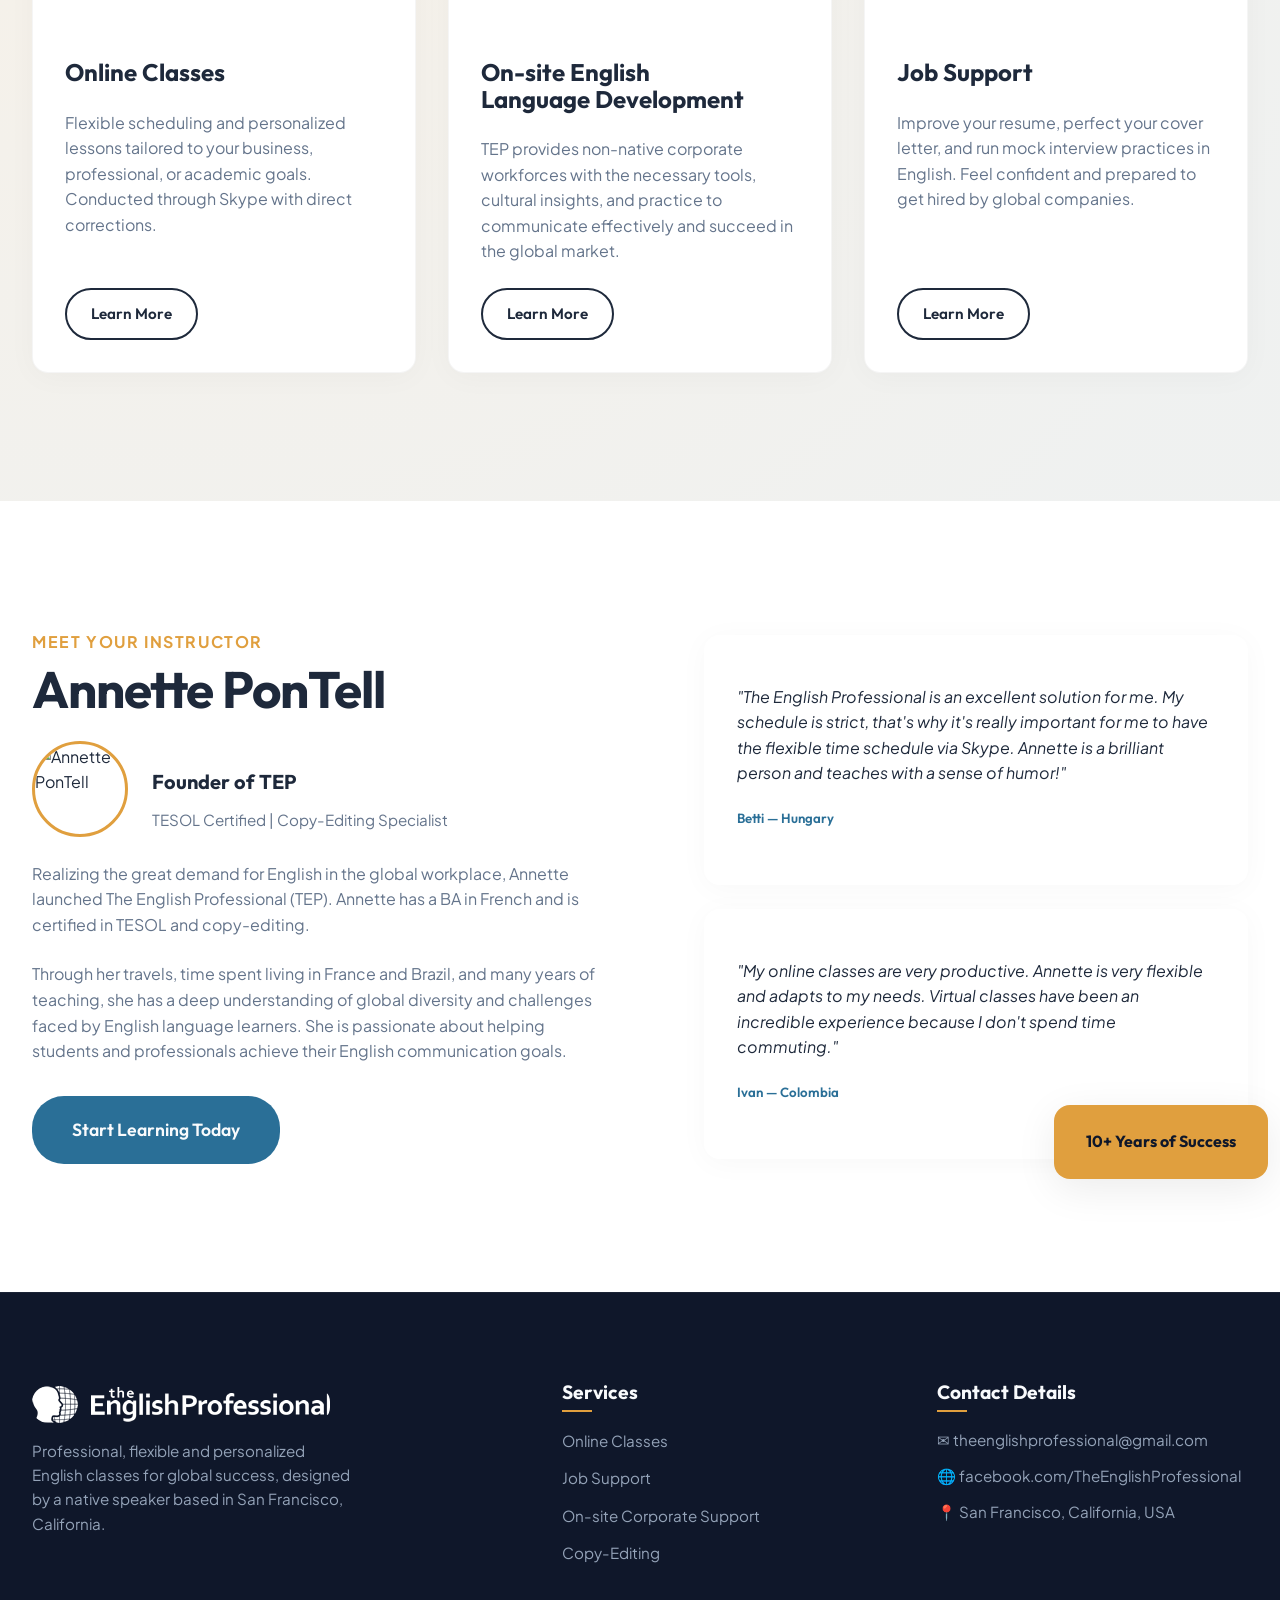
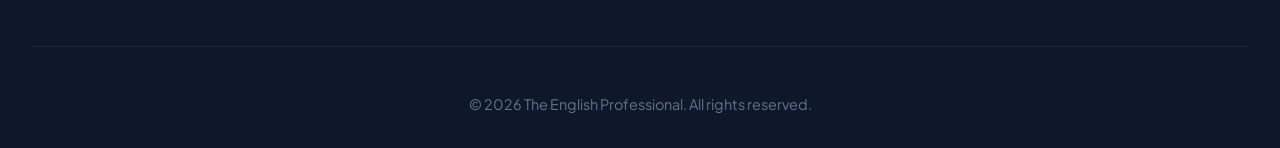
==== commit 3ee0b541: "fix footer headings and list" ====
--- a/index.html
+++ b/index.html
@@ -231,7 +231,7 @@
                 </div>
                 <div class="footer-col">
                     <h4>Services</h4>
-                    <ul class="footer-links">
+                    <ul class="footer-links" role="list">
                         <li><a href="services.html#online-classes">Online Classes</a></li>
                         <li><a href="services.html#job-support">Job Support</a></li>
                         <li><a href="services.html#onsite-development">On-site Corporate Support</a></li>
@@ -240,7 +240,7 @@
                 </div>
                 <div class="footer-col">
                     <h4>Contact Details</h4>
-                    <ul class="footer-info-list">
+                    <ul class="footer-info-list" role="list">
                         <li>✉ theenglishprofessional@gmail.com</li>
                         <li>🌐 facebook.com/TheEnglishProfessional</li>
                         <li>📍 San Francisco, California, USA</li>
--- a/style.css
+++ b/style.css
@@ -87,6 +87,7 @@
 ul[role='list'],
 ol[role='list'] {
     list-style: none;
+    padding: 0;
 }
 
 h1,
@@ -997,6 +998,10 @@
     color: var(--color-text-light);
     padding: var(--space-lg) 0 var(--space-md) 0;
     border-top: 1px solid rgba(255, 255, 255, 0.05);
+}
+
+.footer :is(h1, h2, h3, h4, h5, h6) {
+    color: var(--color-text-light);
 }
 
 .footer-grid {
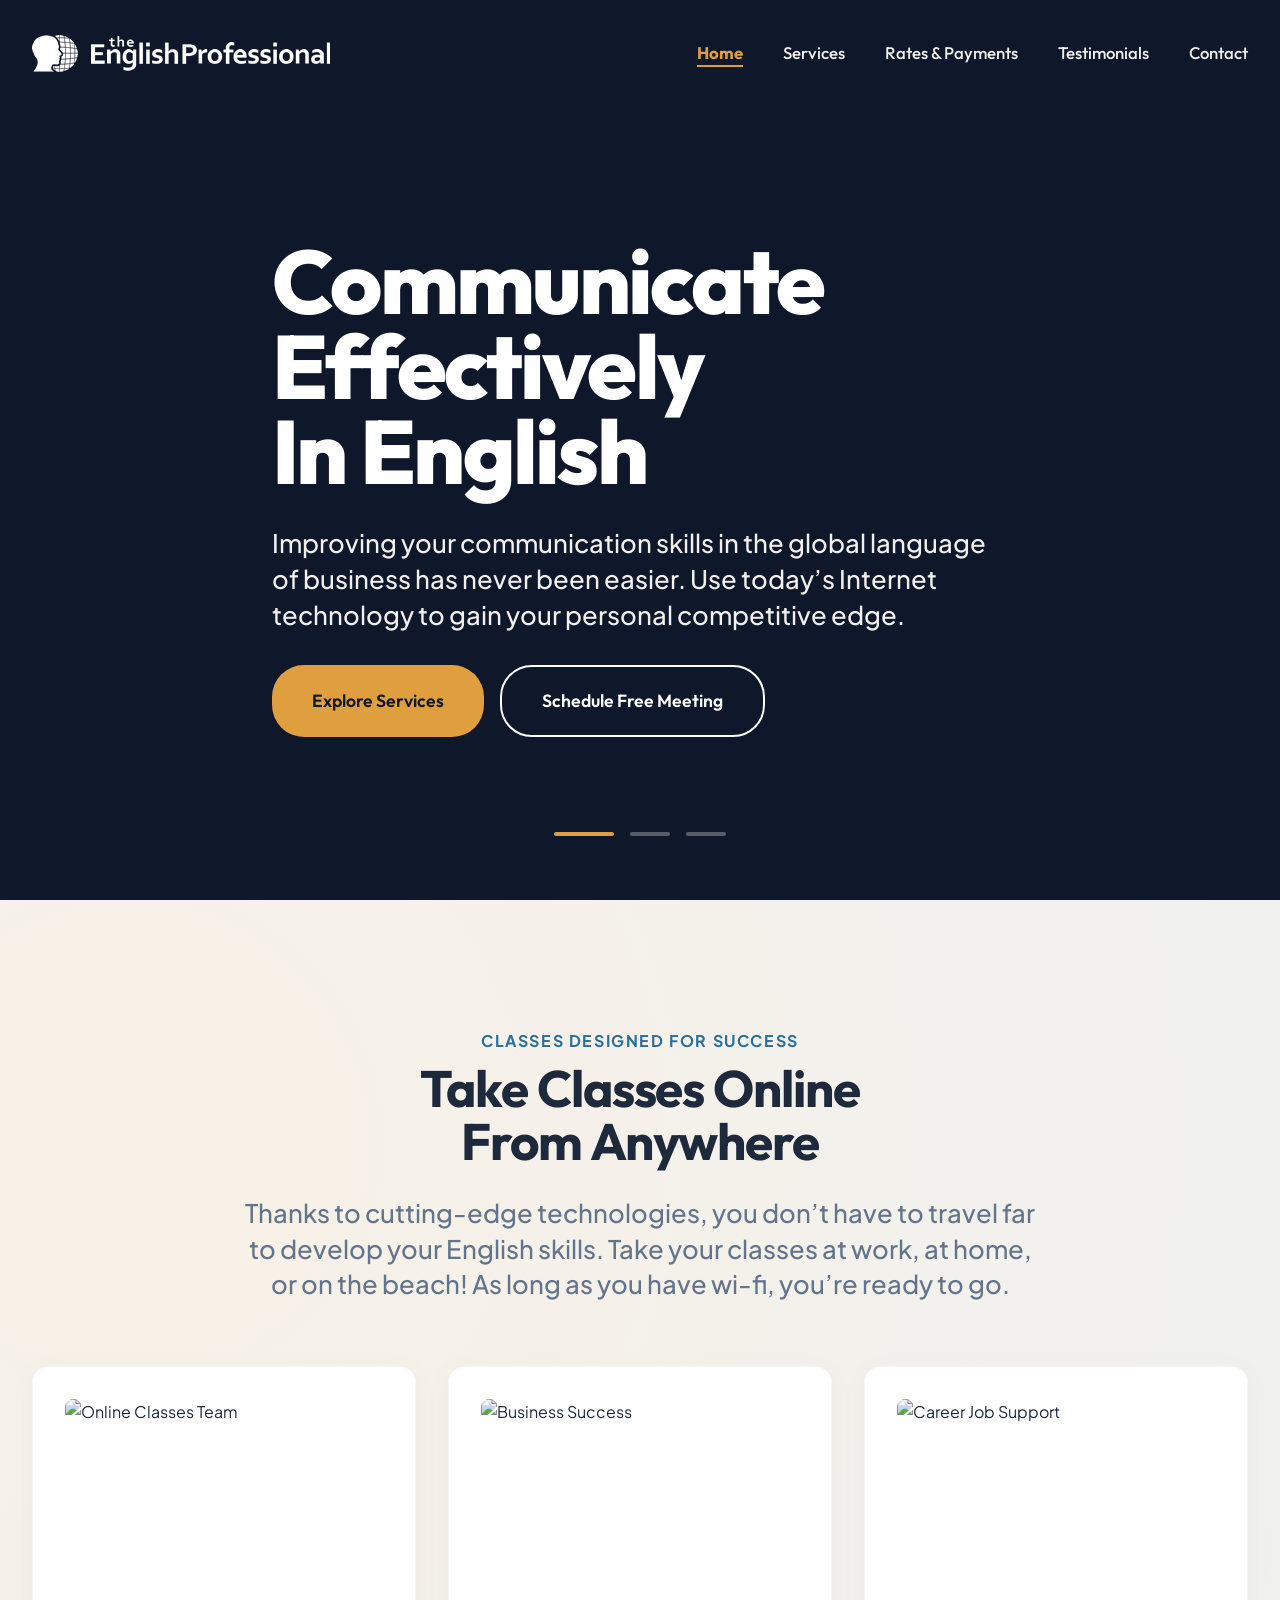
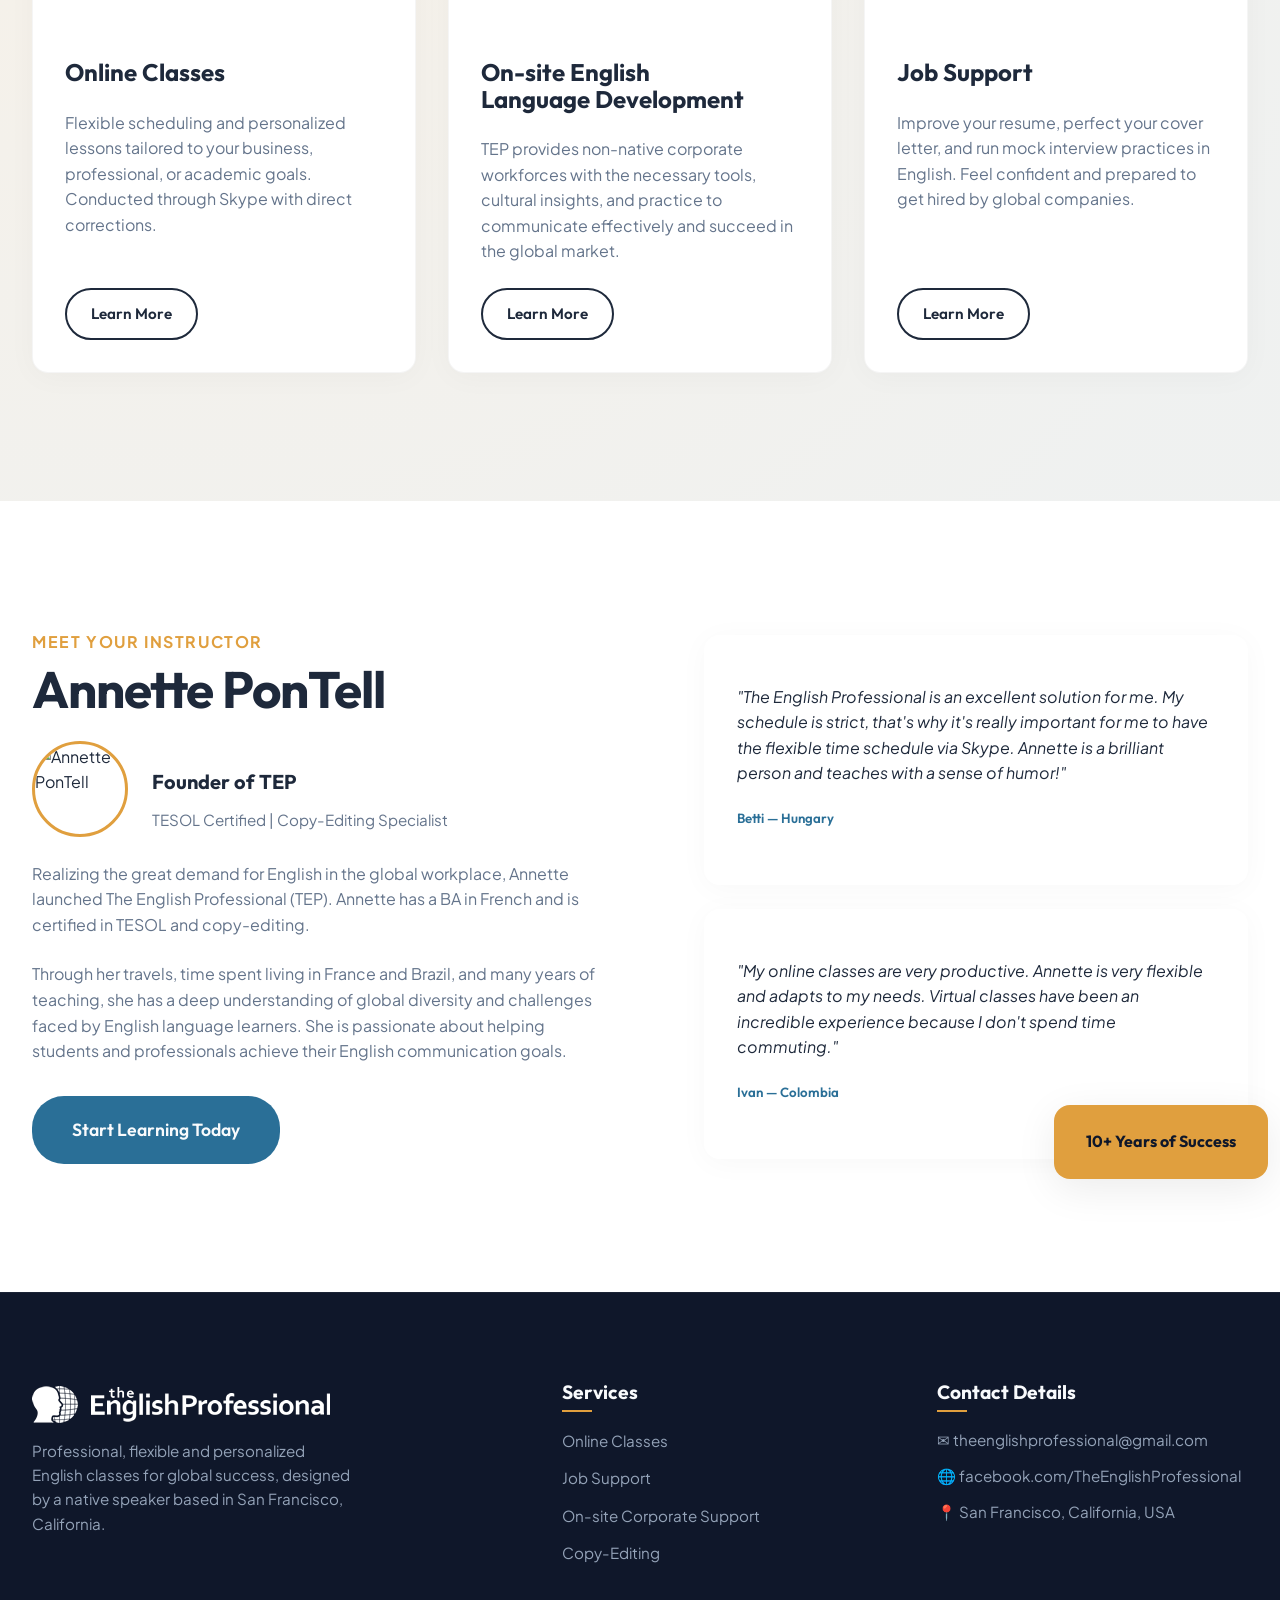
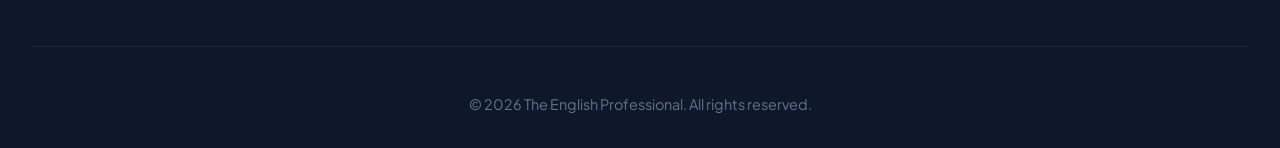
==== commit f66cbc2c: "fix navigation menu for mobile styles" ====
--- a/index.html
+++ b/index.html
@@ -19,7 +19,7 @@
                 <img src="assets/img/tep.png" alt="The English Professional">
             </a>
             <nav>
-                <ul class="nav-links">
+                <ul class="nav-links" role="list">
                     <li><a href="index.html" class="active">Home</a></li>
                     <li><a href="services.html">Services</a></li>
                     <li><a href="rates.html">Rates & Payments</a></li>
--- a/style.css
+++ b/style.css
@@ -117,7 +117,6 @@
     max-width: 100%;
     height: auto;
     display: block;
-    border-radius: var(--border-radius-md);
 }
 
 input,
@@ -325,7 +324,13 @@
     transition: var(--transition-smooth);
 }
 
-.header-light:not(.scrolled) {
+@media screen and (max-width: 480px) {
+    .logo {
+        width: calc(17rem + 1.25vw);
+    }
+}
+
+.header-light:not(.scrolled) .nav-links:not(.nav-active) {
     color: var(--color-off-white);
 }
 
@@ -366,7 +371,7 @@
     transition: transform 0.25s ease-out;
 }
 
-.header-light:not(.scrolled) .nav-links a::after {
+.header-light:not(.scrolled) .nav-links:not(.nav-active) a::after {
     background-color: var(--color-accent-sun);
 }
 
@@ -381,7 +386,7 @@
     font-weight: 700;
 }
 
-.header-light:not(.scrolled) .nav-links a.active {
+.header-light:not(.scrolled) .nav-links:not(.nav-active) a.active {
     color: var(--color-accent-sun);
     font-weight: 700;
 }
@@ -401,6 +406,26 @@
     background-color: var(--color-text-main);
     margin: 5px;
     transition: var(--transition-smooth);
+}
+
+.header-light:not(.scrolled) .burger:not(.toggle) div {
+    background-color: var(--color-off-white);
+}
+
+.burger.toggle div {
+    background-color: var(--color-text-main);
+}
+
+.burger.toggle div:nth-child(1) {
+    transform: rotate(-45deg) translate(-4px, 6px);
+}
+
+.burger.toggle div:nth-child(2) {
+    opacity: 0;
+}
+
+.burger.toggle div:nth-child(3) {
+    transform: rotate(45deg) translate(-5px, -6px);
 }
 
 /* ==========================================================================
@@ -1097,32 +1122,55 @@
     }
 }
 
-@media screen and (max-width: 768px) {
-    html {
-        font-size: 14px;
-    }
-
+@media screen and (max-width: 990px) {
     .section {
         padding: var(--space-lg) 0;
     }
 
     .nav-links {
         position: fixed;
-        right: 0;
+        right: -100%;
         top: 0;
         height: 100vh;
-        width: 70%;
+        width: 50%;
         background-color: var(--color-bg-primary);
         flex-direction: column;
         justify-content: center;
         transform: translateX(100%);
-        transition: transform 0.5s ease-in-out;
+        transition: all 0.5s ease-in-out;
         box-shadow: -10px 0 30px rgba(0, 0, 0, 0.05);
         z-index: 999;
+        margin: 0;
     }
 
     .nav-links.nav-active {
         transform: translateX(0);
+        right: 0;
+    }
+
+    body::after {
+        content: '';
+        position: fixed;
+        top: 0;
+        left: 0;
+        width: 100%;
+        height: 100%;
+        background-color: rgba(0, 0, 0, 0.6);
+        z-index: 998;
+        opacity: 0;
+        visibility: hidden;
+        pointer-events: none;
+        transition: all 0.4s ease-in-out;
+    }
+
+    body.nav-open::after {
+        opacity: 1;
+        visibility: visible;
+        pointer-events: auto;
+    }
+
+    body.nav-open {
+        overflow: hidden;
     }
 
     .burger {
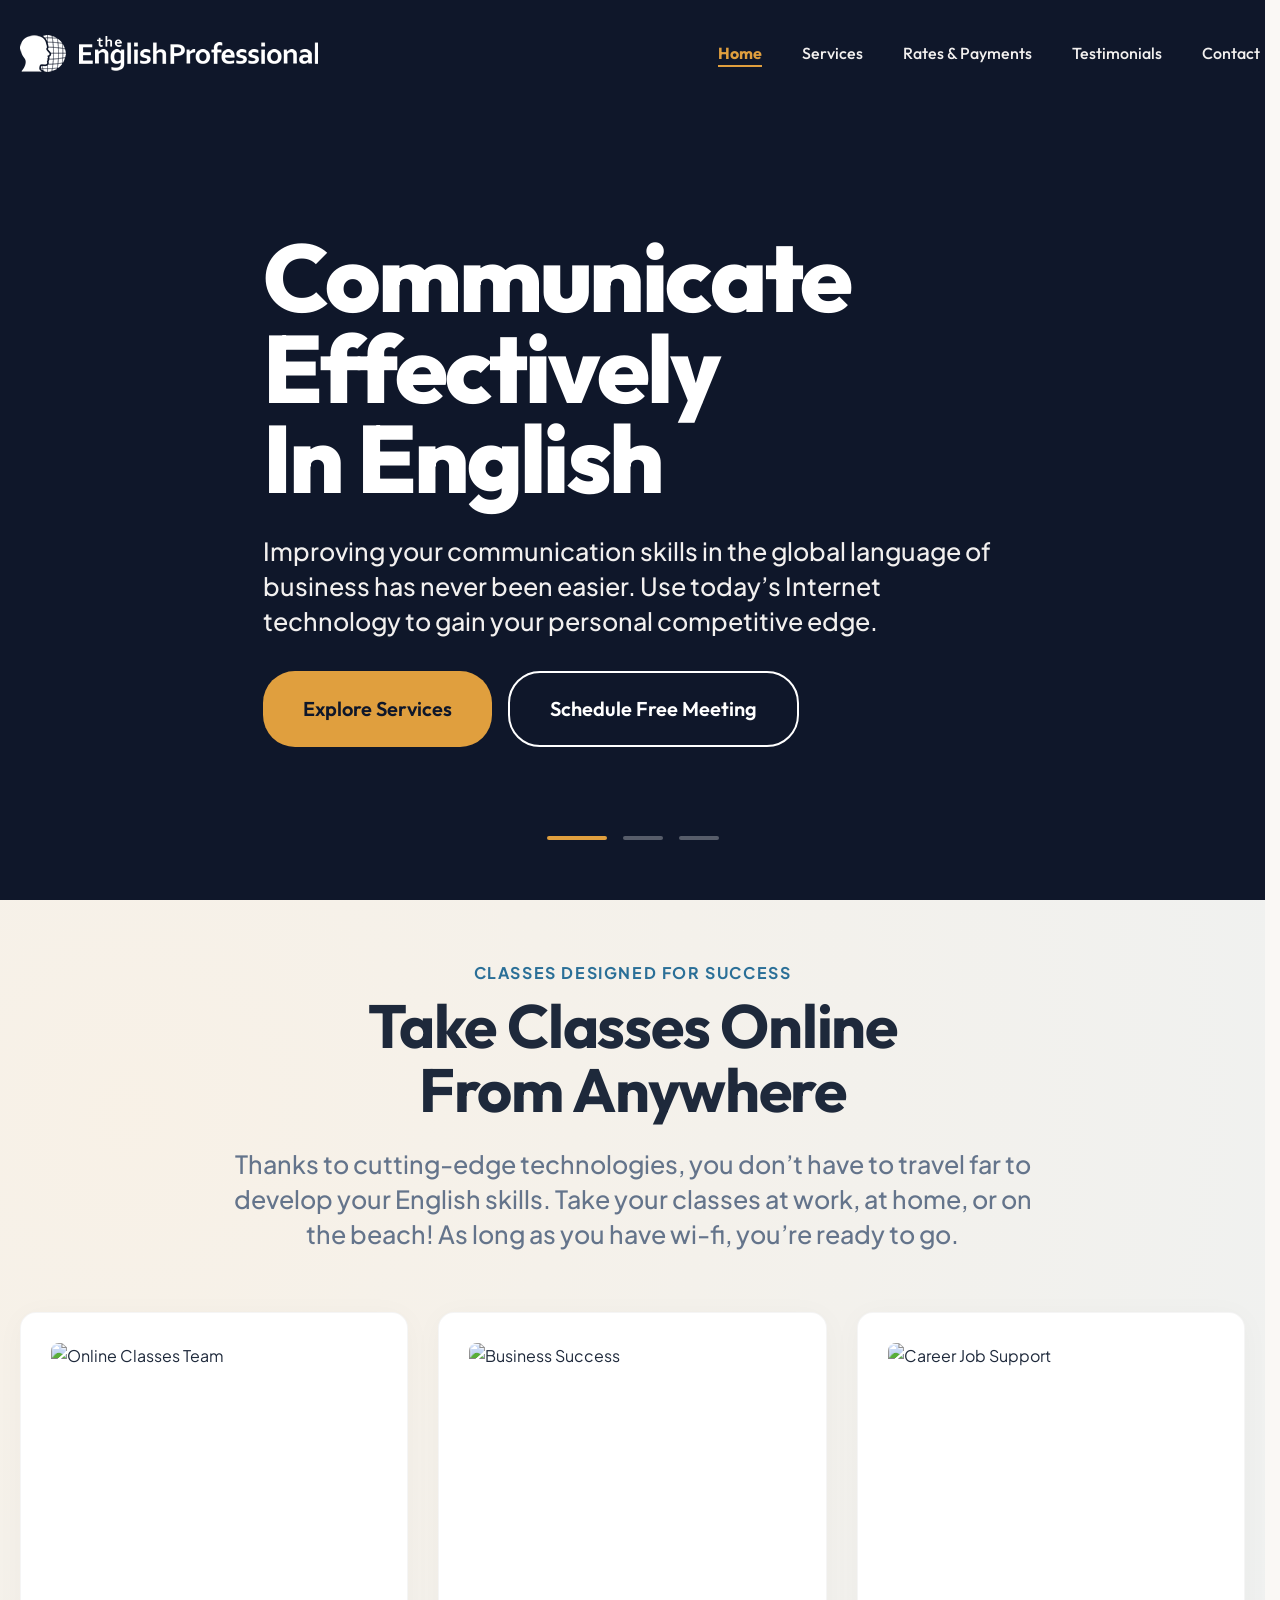
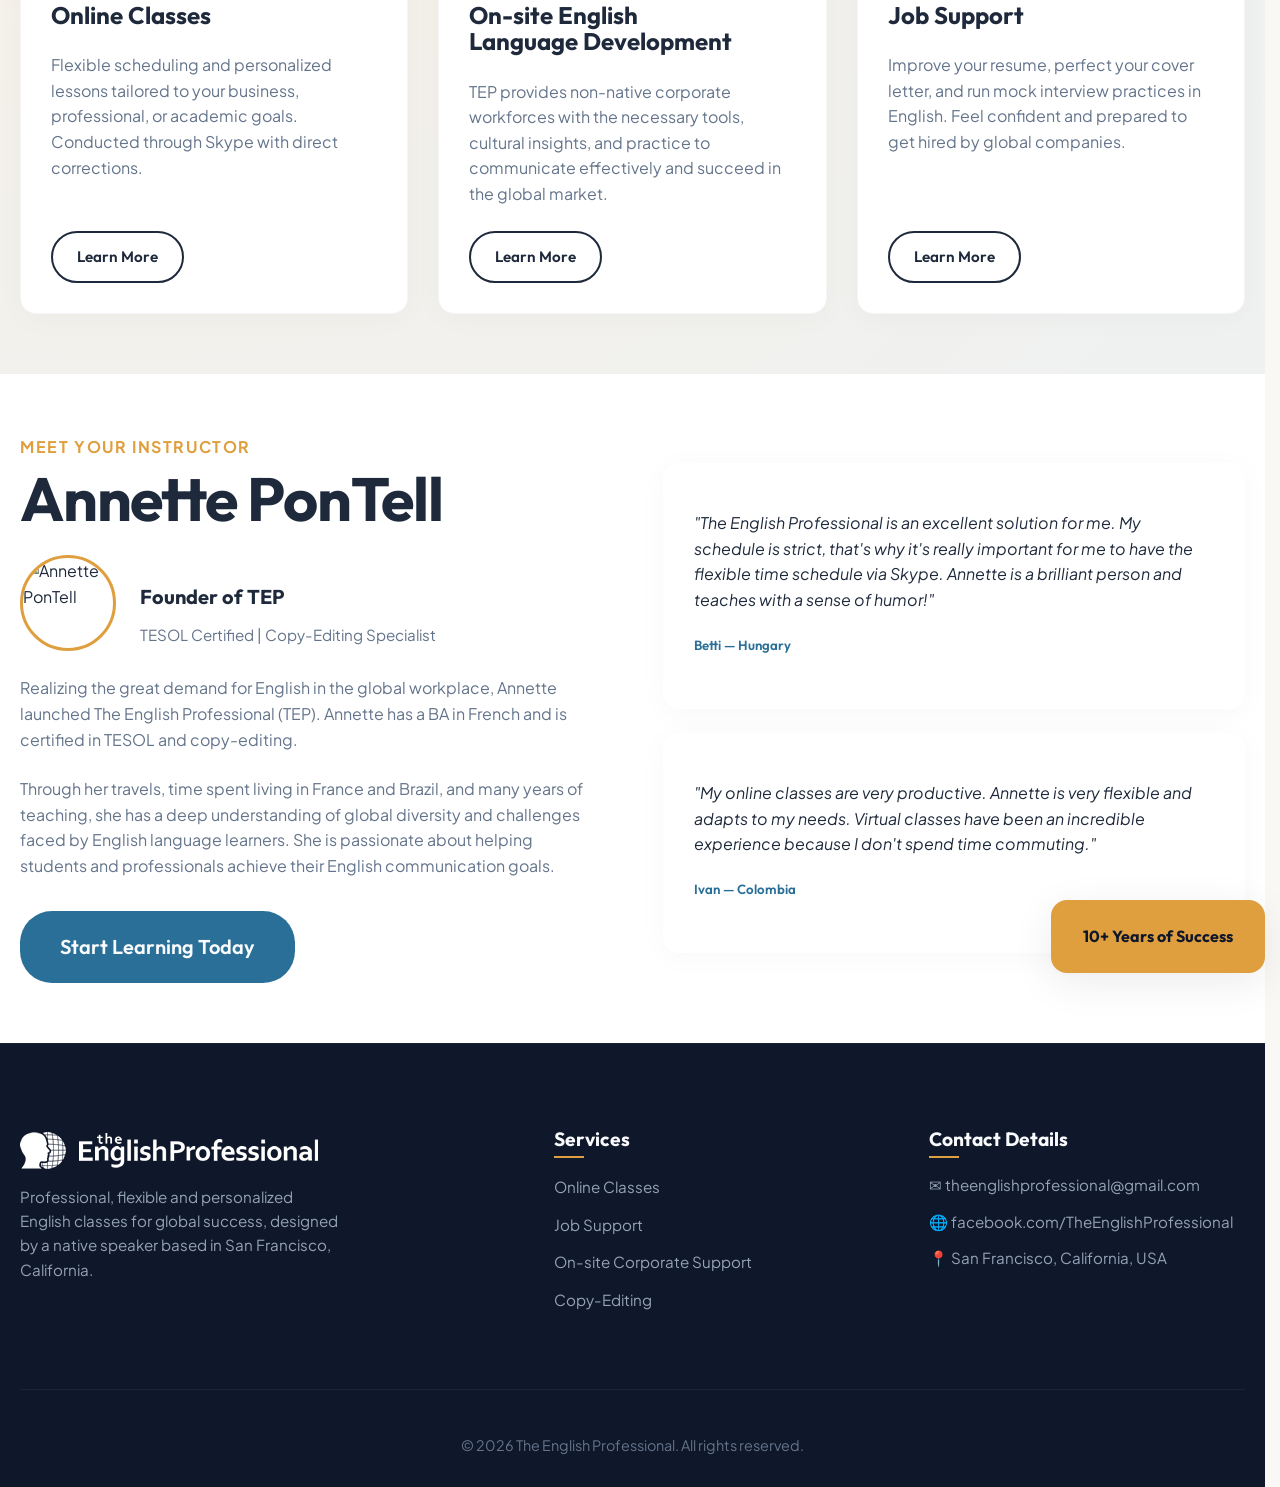
==== commit 502012b2: "add utopia scale styles" ====
--- a/index.html
+++ b/index.html
@@ -14,7 +14,7 @@
 
     <!-- Header Navigation -->
     <header class="header header-light">
-        <div class="container nav-container">
+        <div class="wrapper nav-container">
             <a href="index.html" class="logo">
                 <img src="assets/img/tep.png" alt="The English Professional">
             </a>
@@ -43,7 +43,7 @@
                 <div class="slide-bg"
                     style="background-image: url('https://images.unsplash.com/photo-1506012787146-f92b2d7d6d96?q=80&w=1600&auto=format&fit=crop');">
                 </div>
-                <div class="container">
+                <div class="wrapper">
                     <div class="slide-content">
                         <h1 class="text-huge">Communicate Effectively In English</h1>
                         <p class="text-medium" style="margin-bottom: 2rem;">Improving your
@@ -63,7 +63,7 @@
                 <div class="slide-bg"
                     style="background-image: url('https://images.unsplash.com/photo-1497366216548-37526070297c?q=80&w=1600&auto=format&fit=crop');">
                 </div>
-                <div class="container">
+                <div class="wrapper">
                     <div class="slide-content">
                         <h1 class="text-huge">Move Up The Career Ladder Today</h1>
                         <p class="text-medium" style="margin-bottom: 2rem;">Speaking
@@ -83,7 +83,7 @@
                 <div class="slide-bg"
                     style="background-image: url('https://images.unsplash.com/photo-1522202176988-66273c2fd55f?q=80&w=1600&auto=format&fit=crop');">
                 </div>
-                <div class="container">
+                <div class="wrapper">
                     <div class="slide-content">
                         <h1 class="text-huge">Customized Online Classes</h1>
                         <p class="text-medium" style="margin-bottom: 2rem;">Scheduling
@@ -109,8 +109,8 @@
 
     <!-- Core Features Section -->
     <section class="section gradient-bg">
-        <div class="container">
-            <div style="text-align: center; max-width: 800px; margin: 0 auto var(--space-lg) auto;" class="reveal">
+        <div class="wrapper">
+            <div style="text-align: center; max-width: 800px; margin: 0 auto var(--space-xl) auto;" class="reveal">
                 <span
                     style="color: var(--color-accent-ocean); font-weight: 700; letter-spacing: 0.1em; text-transform: uppercase;">Classes
                     Designed For Success</span>
@@ -168,7 +168,7 @@
 
     <!-- About / Annette Section -->
     <section class="section" style="background-color: var(--color-bg-secondary);">
-        <div class="container">
+        <div class="wrapper">
             <div class="about-split">
                 <div class="reveal">
                     <span
@@ -222,7 +222,7 @@
 
     <!-- Footer -->
     <footer class="footer">
-        <div class="container">
+        <div class="wrapper">
             <div class="footer-grid">
                 <div>
                     <h3 class="footer-logo"><img src="assets/img/tep-white.png" alt=""></h3>
--- a/style.css
+++ b/style.css
@@ -32,16 +32,52 @@
     --color-accent-clay: #9a031e;
     /* Warm clay/terracotta */
 
+
+    /* Step -3: 10.4167px → 10.24px */
+    --step--3: clamp(0.64rem, 0.6556rem + -0.0201vw, 0.651rem);
+    /* Step -2: 12.5px → 12.8px */
+    --step--2: clamp(0.7813rem, 0.7736rem + 0.0341vw, 0.8rem);
+    /* Step -1: 15px → 16px */
+    --step--1: clamp(0.9375rem, 0.9119rem + 0.1136vw, 1rem);
+    /* Step 0: 18px → 20px */
+    --step-0: clamp(1.125rem, 1.0739rem + 0.2273vw, 1.25rem);
+    /* Step 1: 21.6px → 25px */
+    --step-1: clamp(1.35rem, 1.2631rem + 0.3864vw, 1.5625rem);
+    /* Step 2: 25.92px → 31.25px */
+    --step-2: clamp(1.62rem, 1.4837rem + 0.6057vw, 1.9531rem);
+    /* Step 3: 31.104px → 39.0625px */
+    --step-3: clamp(1.944rem, 1.7405rem + 0.9044vw, 2.4414rem);
+    /* Step 4: 37.3248px → 48.8281px */
+    --step-4: clamp(2.3328rem, 2.0387rem + 1.3072vw, 3.0518rem);
+    /* Step 5: 44.7898px → 61.0352px */
+    --step-5: clamp(2.7994rem, 2.384rem + 1.8461vw, 3.8147rem);
+    /* Step 6: 53.7477px → 76.2939px */
+    --step-6: clamp(3.3592rem, 2.7828rem + 2.5621vw, 4.7684rem);
+    /* Step 7: 64.4973px → 95.3674px */
+    --step-7: clamp(4.0311rem, 3.2418rem + 3.508vw, 5.9605rem);
+
+    /* Space 3xs: 5px → 5px */
+    --space-3xs: clamp(0.3125rem, 0.3125rem + 0vw, 0.3125rem);
+    /* Space 2xs: 9px → 10px */
+    --space-2xs: clamp(0.5625rem, 0.5369rem + 0.1136vw, 0.625rem);
+    /* Space xs: 14px → 15px */
+    --space-xs: clamp(0.875rem, 0.8494rem + 0.1136vw, 0.9375rem);
+    /* Space s: 18px → 20px */
+    --space-s: clamp(1.125rem, 1.0739rem + 0.2273vw, 1.25rem);
+    /* Space m: 27px → 30px */
+    --space-m: clamp(1.6875rem, 1.6108rem + 0.3409vw, 1.875rem);
+    /* Space l: 36px → 40px */
+    --space-l: clamp(2.25rem, 2.1477rem + 0.4545vw, 2.5rem);
+    /* Space xl: 54px → 60px */
+    --space-xl: clamp(3.375rem, 3.2216rem + 0.6818vw, 3.75rem);
+    /* Space 2xl: 72px → 80px */
+    --space-2xl: clamp(4.5rem, 4.2955rem + 0.9091vw, 5rem);
+    /* Space 3xl: 108px → 120px */
+    --space-3xl: clamp(6.75rem, 6.4432rem + 1.3636vw, 7.5rem);
+
     /* Font Families */
     --font-heading: 'Outfit', sans-serif;
     --font-body: 'Plus Jakarta Sans', sans-serif;
-
-    /* Spacing */
-    --space-xs: 0.5rem;
-    --space-sm: 1rem;
-    --space-md: 2rem;
-    --space-lg: 4rem;
-    --space-xl: 8rem;
 
     /* UI Elements */
     --border-radius-sm: 8px;
@@ -67,8 +103,8 @@
     -webkit-text-size-adjust: none;
     text-size-adjust: none;
     scroll-behavior: smooth;
-    font-size: 16px;
     background-color: var(--color-bg-primary);
+    scrollbar-gutter: stable;
 }
 
 body,
@@ -166,10 +202,10 @@
    2. REUSABLE UTILITIES & LAYOUTS
    ========================================================================== */
 
-.container {
+.wrapper {
     max-width: 1400px;
-    margin: 0 auto;
-    padding: 0 var(--space-md);
+    margin-inline: auto;
+    padding-inline: var(--space-s);
 }
 
 .section {
@@ -190,23 +226,23 @@
 
 /* Typography Scale */
 .text-huge {
-    font-size: clamp(3rem, 7vw, 6.5rem);
+    font-size: var(--step-7);
     font-weight: 800;
     letter-spacing: -0.03em;
     line-height: 0.95;
-    margin-bottom: var(--space-md);
+    margin-bottom: var(--space-m);
 }
 
 .text-large {
-    font-size: clamp(2rem, 4vw, 3.5rem);
+    font-size: var(--step-5);
     font-weight: 700;
     letter-spacing: -0.02em;
     line-height: 1.05;
-    margin-bottom: var(--space-sm);
+    margin-bottom: var(--space-xs);
 }
 
 .text-medium {
-    font-size: clamp(1.25rem, 2vw, 1.75rem);
+    font-size: var(--step-1);
     font-weight: 500;
     line-height: 1.4;
     color: var(--color-text-muted);
@@ -224,7 +260,7 @@
     padding: 1.25rem 2.5rem;
     font-family: var(--font-heading);
     font-weight: 600;
-    font-size: 1.1rem;
+    font-size: var(--step-0);
     border-radius: var(--border-radius-lg);
     border: none;
     cursor: pointer;
@@ -275,6 +311,38 @@
 .section-dark .btn-outline:hover {
     background-color: var(--color-text-light);
     color: var(--color-bg-dark);
+}
+
+.text-step-0 {
+    font-size: var(--step-0);
+}
+
+.text-step-1 {
+    font-size: var(--step-1);
+}
+
+.text-step-2 {
+    font-size: var(--step-2);
+}
+
+.text-step-3 {
+    font-size: var(--step-3);
+}
+
+.text-step-4 {
+    font-size: var(--step-4);
+}
+
+.text-step-5 {
+    font-size: var(--step-5);
+}
+
+.text-step-6 {
+    font-size: var(--step-6);
+}
+
+.text-step-7 {
+    font-size: var(--step-7);
 }
 
 /* Background Gradients & Glassmorphism */
@@ -289,7 +357,7 @@
     border: 1px solid rgba(255, 255, 255, 0.4);
     box-shadow: var(--shadow-subtle);
     border-radius: var(--border-radius-md);
-    padding: var(--space-md);
+    padding: var(--space-m);
     transition: var(--transition-smooth);
 }
 
@@ -354,7 +422,7 @@
 .nav-links a {
     font-family: var(--font-heading);
     font-weight: 500;
-    font-size: 1.05rem;
+    font-size: var(--step--1);
     position: relative;
 }
 
@@ -476,7 +544,7 @@
     position: relative;
     z-index: 10;
     max-width: 800px;
-    padding: var(--space-md);
+    padding: var(--space-m);
     color: var(--color-text-light);
     transform: translateY(30px);
     transition: transform 0.8s cubic-bezier(0.16, 1, 0.3, 1);
@@ -496,7 +564,7 @@
 
 .slider-controls {
     position: absolute;
-    bottom: var(--space-lg);
+    bottom: var(--space-xl);
     left: 50%;
     transform: translateX(-50%);
     display: flex;
@@ -523,12 +591,12 @@
 .features-grid {
     display: grid;
     grid-template-columns: repeat(auto-fit, minmax(320px, 1fr));
-    gap: var(--space-md);
-    margin-top: var(--space-lg);
+    gap: var(--space-m);
+    margin-top: var(--space-xl);
 }
 
 .feature-card {
-    padding: var(--space-md);
+    padding: var(--space-m);
     border-radius: var(--border-radius-md);
     background-color: var(--color-bg-secondary);
     border: 1px solid rgba(0, 0, 0, 0.04);
@@ -547,7 +615,7 @@
     height: 220px;
     overflow: hidden;
     border-radius: var(--border-radius-sm);
-    margin-bottom: var(--space-sm);
+    margin-bottom: var(--space-xs);
 }
 
 .feature-img-wrapper img {
@@ -565,7 +633,7 @@
 .about-split {
     display: grid;
     grid-template-columns: 1fr 1fr;
-    gap: var(--space-lg);
+    gap: var(--space-xl);
     align-items: center;
 }
 
@@ -604,7 +672,7 @@
     display: flex;
     justify-content: center;
     gap: 1.5rem;
-    margin-top: var(--space-md);
+    margin-top: var(--space-m);
     flex-wrap: wrap;
 }
 
@@ -627,23 +695,23 @@
 }
 
 .services-section-title {
-    margin-top: var(--space-lg);
+    margin-top: var(--space-xl);
     border-bottom: 2px solid rgba(0, 0, 0, 0.05);
-    padding-bottom: var(--space-sm);
-    margin-bottom: var(--space-md);
+    padding-bottom: var(--space-xs);
+    margin-bottom: var(--space-m);
 }
 
 .services-grid-detailed {
     display: grid;
     grid-template-columns: repeat(auto-fit, minmax(400px, 1fr));
-    gap: var(--space-md);
-    margin-bottom: var(--space-lg);
+    gap: var(--space-m);
+    margin-bottom: var(--space-xl);
 }
 
 .service-detail-card {
     background: var(--color-bg-secondary);
     border-radius: var(--border-radius-md);
-    padding: var(--space-md);
+    padding: var(--space-m);
     box-shadow: var(--shadow-subtle);
     border-left: 5px solid var(--color-accent-ocean);
     transition: var(--transition-smooth);
@@ -660,14 +728,14 @@
 .rates-grid {
     display: grid;
     grid-template-columns: repeat(auto-fit, minmax(300px, 1fr));
-    gap: var(--space-md);
-    margin-top: var(--space-lg);
+    gap: var(--space-m);
+    margin-top: var(--space-xl);
 }
 
 .rate-card {
     background: var(--color-bg-secondary);
     border-radius: var(--border-radius-md);
-    padding: 3rem var(--space-md);
+    padding: 3rem var(--space-m);
     text-align: center;
     box-shadow: var(--shadow-subtle);
     border: 1px solid rgba(0, 0, 0, 0.04);
@@ -697,39 +765,39 @@
     background: var(--color-accent-sun);
     color: var(--color-bg-dark);
     padding: 0.35rem 1rem;
-    font-size: 0.75rem;
+    font-size: var(--step--2);
     font-weight: 700;
     border-radius: 30px;
     letter-spacing: 0.05em;
 }
 
 .rate-time {
-    font-size: 1.75rem;
+    font-size: var(--step-2);
     font-weight: 700;
     font-family: var(--font-heading);
-    margin-bottom: var(--space-sm);
+    margin-bottom: var(--space-xs);
 }
 
 .rate-price {
-    font-size: clamp(2.5rem, 5vw, 3.5rem);
+    font-size: var(--step-5);
     font-weight: 800;
     color: var(--color-accent-ocean);
-    margin-bottom: var(--space-md);
+    margin-bottom: var(--space-m);
     font-family: var(--font-heading);
 }
 
 .rate-price span {
-    font-size: 1rem;
+    font-size: var(--step--1);
     font-weight: 500;
     color: var(--color-text-muted);
 }
 
 .rate-features {
     list-style: none;
-    margin-bottom: var(--space-md);
+    margin-bottom: var(--space-m);
     color: var(--color-text-muted);
     text-align: left;
-    padding-left: var(--space-sm);
+    padding-left: var(--space-xs);
 }
 
 .rate-features li {
@@ -750,14 +818,14 @@
 .terms-split {
     display: grid;
     grid-template-columns: 1fr 1fr;
-    gap: var(--space-lg);
-    margin-top: var(--space-md);
+    gap: var(--space-xl);
+    margin-top: var(--space-m);
 }
 
 .terms-column h3 {
     border-bottom: 2px solid var(--color-accent-sun);
     padding-bottom: 0.5rem;
-    margin-bottom: var(--space-sm);
+    margin-bottom: var(--space-xs);
 }
 
 .terms-list {
@@ -768,14 +836,14 @@
     margin-bottom: 0.75rem;
     position: relative;
     padding-left: 1.5rem;
-    font-size: 0.95rem;
+    font-size: var(--step--1);
     color: var(--color-text-muted);
 }
 
 .terms-list li::before {
     content: '•';
     color: var(--color-accent-sun);
-    font-size: 1.5rem;
+    font-size: var(--step-1);
     position: absolute;
     left: 0;
     top: -4px;
@@ -790,10 +858,10 @@
 
 .testimonial-carousel-container {
     max-width: 900px;
-    margin: var(--space-lg) auto 0 auto;
+    margin: var(--space-xl) auto 0 auto;
     position: relative;
     overflow: hidden;
-    padding: var(--space-md);
+    padding: var(--space-m);
 }
 
 .testimonial-track {
@@ -804,16 +872,16 @@
 .testimonial-slide {
     min-width: 100%;
     box-sizing: border-box;
-    padding: 0 var(--space-md);
+    padding: 0 var(--space-m);
 }
 
 .testimonial-bubble {
-    font-size: clamp(1.2rem, 2.5vw, 1.6rem);
+    font-size: var(--step-1);
     font-style: italic;
     color: var(--color-text-main);
     line-height: 1.5;
     position: relative;
-    margin-bottom: var(--space-md);
+    margin-bottom: var(--space-m);
     font-weight: 300;
 }
 
@@ -838,7 +906,7 @@
     display: flex;
     justify-content: center;
     gap: 0.5rem;
-    margin-top: var(--space-md);
+    margin-top: var(--space-m);
 }
 
 .carousel-dot {
@@ -860,7 +928,7 @@
 .contact-split {
     display: grid;
     grid-template-columns: 1fr 1.2fr;
-    gap: var(--space-lg);
+    gap: var(--space-xl);
 }
 
 .contact-info {
@@ -870,14 +938,14 @@
 }
 
 .contact-method {
-    margin-top: var(--space-md);
+    margin-top: var(--space-m);
 }
 
 .contact-method-item {
     display: flex;
     align-items: center;
     gap: 1rem;
-    margin-bottom: var(--space-sm);
+    margin-bottom: var(--space-xs);
 }
 
 .contact-icon {
@@ -895,7 +963,7 @@
 .social-links {
     display: flex;
     gap: 1rem;
-    margin-top: var(--space-md);
+    margin-top: var(--space-m);
 }
 
 .social-btn {
@@ -961,7 +1029,7 @@
    8. FAQ ACCORDION SECTION
    ========================================================================== */
 .faq-accordion-container {
-    margin-top: var(--space-lg);
+    margin-top: var(--space-xl);
     max-width: 900px;
     margin-left: auto;
     margin-right: auto;
@@ -970,14 +1038,14 @@
 .accordion-item {
     background: var(--color-bg-secondary);
     border-radius: var(--border-radius-sm);
-    margin-bottom: var(--space-sm);
+    margin-bottom: var(--space-xs);
     box-shadow: var(--shadow-subtle);
     border: 1px solid rgba(0, 0, 0, 0.03);
     overflow: hidden;
 }
 
 .accordion-header {
-    padding: 1.5rem var(--space-md);
+    padding: 1.5rem var(--space-m);
     display: flex;
     justify-content: space-between;
     align-items: center;
@@ -1003,7 +1071,7 @@
     max-height: 0;
     overflow: hidden;
     transition: max-height 0.4s cubic-bezier(0.16, 1, 0.3, 1), padding 0.4s;
-    padding: 0 var(--space-md);
+    padding: 0 var(--space-m);
     color: var(--color-text-muted);
 }
 
@@ -1021,7 +1089,7 @@
 .footer {
     background-color: var(--color-bg-dark);
     color: var(--color-text-light);
-    padding: var(--space-lg) 0 var(--space-md) 0;
+    padding: var(--space-xl) 0 var(--space-m) 0;
     border-top: 1px solid rgba(255, 255, 255, 0.05);
 }
 
@@ -1032,15 +1100,15 @@
 .footer-grid {
     display: grid;
     grid-template-columns: 1.5fr 1fr 1fr;
-    gap: var(--space-lg);
-    margin-bottom: var(--space-lg);
+    gap: var(--space-xl);
+    margin-bottom: var(--space-xl);
 }
 
 .footer-logo {
     font-family: var(--font-heading);
     font-weight: 800;
     font-size: 1.8rem;
-    margin-bottom: var(--space-sm);
+    margin-bottom: var(--space-xs);
     display: flex;
     align-items: center;
     gap: 0.5rem;
@@ -1054,7 +1122,7 @@
 
 .footer-col h4 {
     font-size: 1.2rem;
-    margin-bottom: var(--space-sm);
+    margin-bottom: var(--space-xs);
     position: relative;
     padding-bottom: 0.5rem;
 }
@@ -1097,7 +1165,7 @@
 
 .footer-bottom {
     border-top: 1px solid rgba(255, 255, 255, 0.05);
-    padding-top: var(--space-md);
+    padding-top: var(--space-m);
     text-align: center;
     color: #64748b;
     font-size: 0.9rem;
@@ -1109,12 +1177,12 @@
 @media screen and (max-width: 1024px) {
     .about-split {
         grid-template-columns: 1fr;
-        gap: var(--space-md);
+        gap: var(--space-m);
     }
 
     .contact-split {
         grid-template-columns: 1fr;
-        gap: var(--space-md);
+        gap: var(--space-m);
     }
 
     .footer-grid {
@@ -1124,7 +1192,7 @@
 
 @media screen and (max-width: 990px) {
     .section {
-        padding: var(--space-lg) 0;
+        padding: var(--space-xl) 0;
     }
 
     .nav-links {
@@ -1179,16 +1247,16 @@
 
     .terms-split {
         grid-template-columns: 1fr;
-        gap: var(--space-md);
+        gap: var(--space-m);
     }
 
     .footer-grid {
         grid-template-columns: 1fr;
-        gap: var(--space-md);
+        gap: var(--space-m);
     }
 
     .slider-controls {
-        bottom: var(--space-md);
+        bottom: var(--space-m);
     }
 }
 
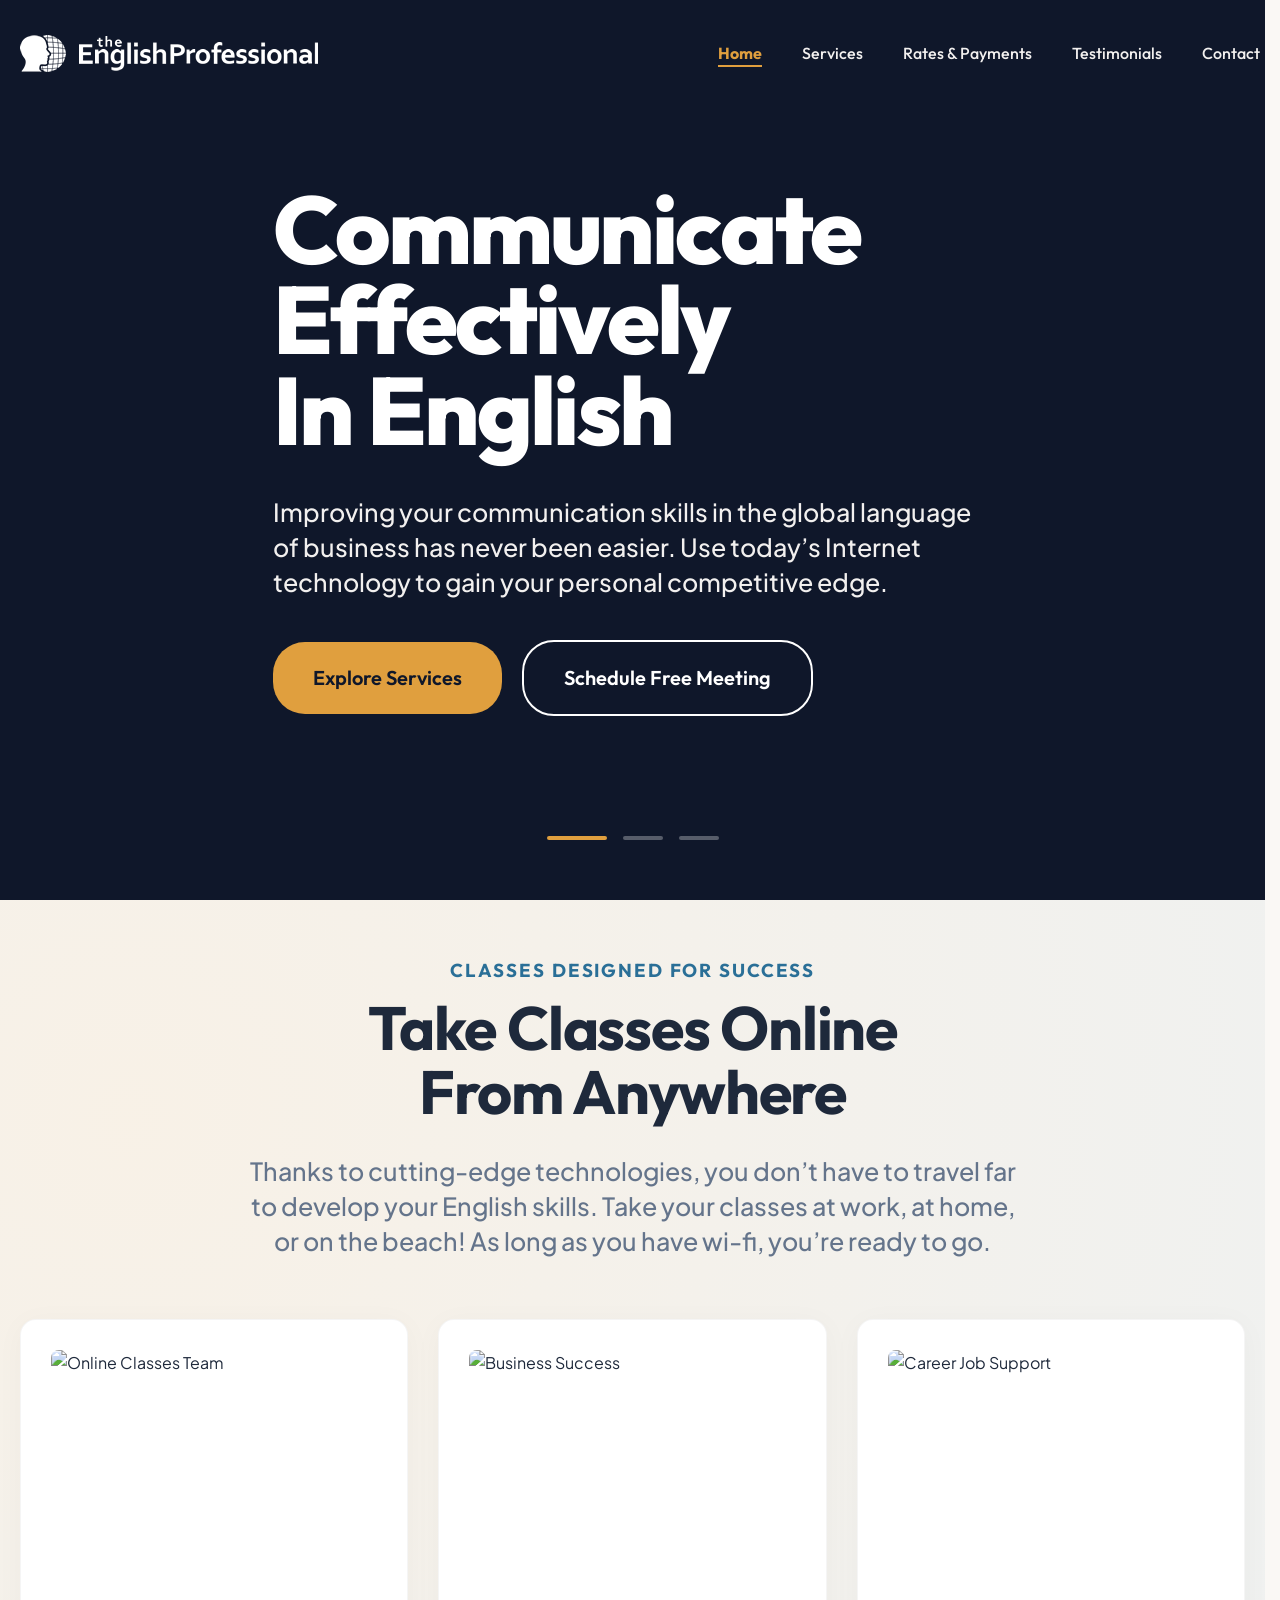
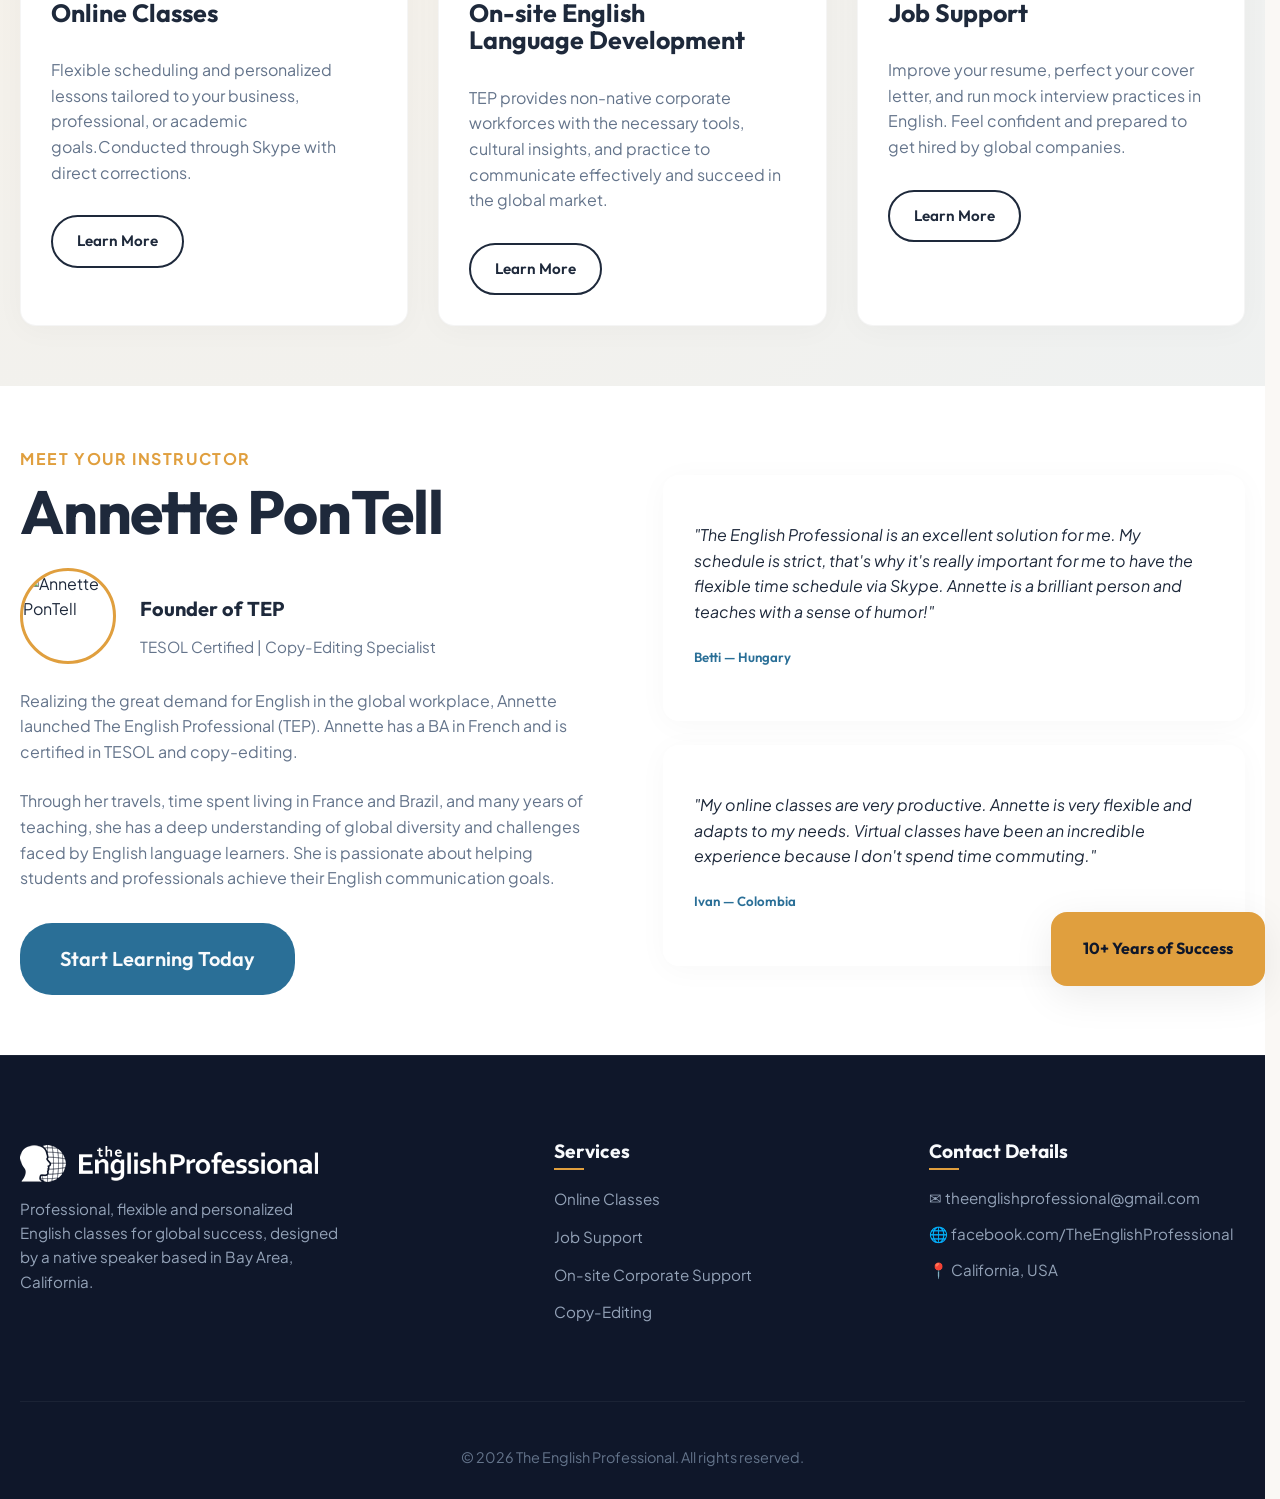
==== commit fa146dd6: "add layout styles and fix copy" ====
--- a/index.html
+++ b/index.html
@@ -19,7 +19,7 @@
                 <img src="assets/img/tep.png" alt="The English Professional">
             </a>
             <nav>
-                <ul class="nav-links" role="list">
+                <ul class="nav-links cluster" role="list">
                     <li><a href="index.html" class="active">Home</a></li>
                     <li><a href="services.html">Services</a></li>
                     <li><a href="rates.html">Rates & Payments</a></li>
@@ -44,12 +44,12 @@
                     style="background-image: url('https://images.unsplash.com/photo-1506012787146-f92b2d7d6d96?q=80&w=1600&auto=format&fit=crop');">
                 </div>
                 <div class="wrapper">
-                    <div class="slide-content">
+                    <div class="slide-content stack stack-l">
                         <h1 class="text-huge">Communicate Effectively In English</h1>
-                        <p class="text-medium" style="margin-bottom: 2rem;">Improving your
+                        <p class="text-medium">Improving your
                             communication skills in the global language of business has never been easier. Use today’s
                             Internet technology to gain your personal competitive edge.</p>
-                        <div style="display: flex; gap: 1rem; flex-wrap: wrap;">
+                        <div class="cluster">
                             <a href="services.html" class="btn btn-accent">Explore Services</a>
                             <a href="contact.html" class="btn btn-outline"
                                 style="color: white; border-color: white;">Schedule Free Meeting</a>
@@ -64,12 +64,12 @@
                     style="background-image: url('https://images.unsplash.com/photo-1497366216548-37526070297c?q=80&w=1600&auto=format&fit=crop');">
                 </div>
                 <div class="wrapper">
-                    <div class="slide-content">
+                    <div class="slide-content stack stack-l">
                         <h1 class="text-huge">Move Up The Career Ladder Today</h1>
-                        <p class="text-medium" style="margin-bottom: 2rem;">Speaking
+                        <p class="text-medium">Speaking
                             English fluently helps improve your career opportunities. Enjoy improving your language
                             skills from the comfort of your own home or workspace.</p>
-                        <div style="display: flex; gap: 1rem; flex-wrap: wrap;">
+                        <div class="cluster">
                             <a href="rates.html" class="btn btn-accent">View Our Rates</a>
                             <a href="services.html" class="btn btn-outline"
                                 style="color: white; border-color: white;">Job Support Program</a>
@@ -84,12 +84,12 @@
                     style="background-image: url('https://images.unsplash.com/photo-1522202176988-66273c2fd55f?q=80&w=1600&auto=format&fit=crop');">
                 </div>
                 <div class="wrapper">
-                    <div class="slide-content">
+                    <div class="slide-content stack stack-l">
                         <h1 class="text-huge">Customized Online Classes</h1>
-                        <p class="text-medium" style="margin-bottom: 2rem;">Scheduling
+                        <p class="text-medium">Scheduling
                             classes with TEP is easy and convenient. Class times are flexible in order to fit your busy
                             schedule and class content is personalized.</p>
-                        <div style="display: flex; gap: 1rem; flex-wrap: wrap;">
+                        <div class="cluster">
                             <a href="contact.html" class="btn btn-accent">Get in Touch</a>
                             <a href="testimonials.html" class="btn btn-outline"
                                 style="color: white; border-color: white;">Student Testimonials</a>
@@ -110,11 +110,11 @@
     <!-- Core Features Section -->
     <section class="section gradient-bg">
         <div class="wrapper">
-            <div style="text-align: center; max-width: 800px; margin: 0 auto var(--space-xl) auto;" class="reveal">
-                <span
-                    style="color: var(--color-accent-ocean); font-weight: 700; letter-spacing: 0.1em; text-transform: uppercase;">Classes
-                    Designed For Success</span>
-                <h2 class="text-large" style="margin-top: 0.5rem;">Take Classes Online From Anywhere</h2>
+            <div class="section-intro reveal stack stack-m">
+                <div class="stack stack-xs">
+                    <h3 class="intro-subtitle">Classes Designed For Success</h3>
+                    <h2 class="text-large">Take Classes Online From Anywhere</h2>
+                </div>
                 <p class="text-medium">Thanks to cutting-edge technologies, you don’t have to travel far to develop your
                     English skills. Take your classes at work, at home, or on the beach! As long as you have wi-fi,
                     you’re ready to go.</p>
@@ -122,43 +122,48 @@
 
             <div class="features-grid">
                 <!-- Feature 1 -->
-                <div class="feature-card reveal">
+                <div class="feature-card card reveal stack stack-m">
                     <div class="feature-img-wrapper">
                         <img src="https://i0.wp.com/www.theenglishprofessional.com/wp-content/uploads/2018/03/people-office-group-team.jpg?w=800&ssl=1"
                             alt="Online Classes Team">
                     </div>
-                    <h3 style="font-size: 1.5rem; margin-bottom: 0.5rem;">Online Classes</h3>
-                    <p style="color: var(--color-text-muted); flex-grow: 1; margin-bottom: 1.5rem;">Flexible scheduling
-                        and personalized lessons tailored to your business, professional, or academic goals. Conducted
-                        through Skype with direct corrections.</p>
+                    <h3 class="text-step-1">Online Classes</h3>
+                    <div class="text-color-muted stack stack-s">
+                        <p>Flexible scheduling and personalized lessons tailored to your business, professional, or
+                            academic goals.Conducted through Skype with direct corrections.</p>
+                    </div>
                     <a href="services.html#online-classes" class="btn btn-outline"
                         style="align-self: flex-start; padding: 0.75rem 1.5rem; font-size: 0.95rem;">Learn More</a>
                 </div>
 
                 <!-- Feature 2 -->
-                <div class="feature-card reveal">
+                <div class="feature-card card reveal stack stack-m">
                     <div class="feature-img-wrapper">
                         <img src="https://i0.wp.com/www.theenglishprofessional.com/wp-content/uploads/2018/04/beard-blur-casual-462680.jpg?w=800&ssl=1"
                             alt="Business Success">
                     </div>
-                    <h3 style="font-size: 1.5rem; margin-bottom: 0.5rem;">On-site English Language Development</h3>
-                    <p style="color: var(--color-text-muted); flex-grow: 1; margin-bottom: 1.5rem;">TEP provides
-                        non-native corporate workforces with the necessary tools, cultural insights, and practice to
-                        communicate effectively and succeed in the global market.</p>
+                    <h3 class="text-step-1">On-site English Language Development</h3>
+                    <div class="text-color-muted stack stack-s">
+                        <p>TEP provides
+                            non-native corporate workforces with the necessary tools, cultural insights, and practice to
+                            communicate effectively and succeed in the global market.</p>
+                    </div>
                     <a href="services.html#onsite-development" class="btn btn-outline"
                         style="align-self: flex-start; padding: 0.75rem 1.5rem; font-size: 0.95rem;">Learn More</a>
                 </div>
 
                 <!-- Feature 3 -->
-                <div class="feature-card reveal">
+                <div class="feature-card card reveal stack stack-m">
                     <div class="feature-img-wrapper">
                         <img src="https://i1.wp.com/www.theenglishprofessional.com/wp-content/uploads/2018/04/coaching-coders-coding-7374.jpg?w=800&ssl=1"
                             alt="Career Job Support">
                     </div>
-                    <h3 style="font-size: 1.5rem; margin-bottom: 0.5rem;">Job Support</h3>
-                    <p style="color: var(--color-text-muted); flex-grow: 1; margin-bottom: 1.5rem;">Improve your resume,
-                        perfect your cover letter, and run mock interview practices in English. Feel confident and
-                        prepared to get hired by global companies.</p>
+                    <h3 class="text-step-1">Job Support</h3>
+                    <div class="text-color-muted stack stack-s">
+                        <p>Improve your resume,
+                            perfect your cover letter, and run mock interview practices in English. Feel confident and
+                            prepared to get hired by global companies.</p>
+                    </div>
                     <a href="services.html#job-support" class="btn btn-outline"
                         style="align-self: flex-start; padding: 0.75rem 1.5rem; font-size: 0.95rem;">Learn More</a>
                 </div>
@@ -227,7 +232,7 @@
                 <div>
                     <h3 class="footer-logo"><img src="assets/img/tep-white.png" alt=""></h3>
                     <p class="footer-desc">Professional, flexible and personalized English classes for global success,
-                        designed by a native speaker based in San Francisco, California.</p>
+                        designed by a native speaker based in Bay Area, California.</p>
                 </div>
                 <div class="footer-col">
                     <h4>Services</h4>
@@ -243,7 +248,7 @@
                     <ul class="footer-info-list" role="list">
                         <li>✉ theenglishprofessional@gmail.com</li>
                         <li>🌐 facebook.com/TheEnglishProfessional</li>
-                        <li>📍 San Francisco, California, USA</li>
+                        <li>📍 California, USA</li>
                     </ul>
                 </div>
             </div>
--- a/style.css
+++ b/style.css
@@ -203,14 +203,14 @@
    ========================================================================== */
 
 .wrapper {
+    position: relative;
     max-width: 1400px;
     margin-inline: auto;
     padding-inline: var(--space-s);
 }
 
 .section {
-    padding: var(--space-xl) 0;
-    position: relative;
+    padding-block: var(--space-xl);
 }
 
 .section-dark {
@@ -230,7 +230,6 @@
     font-weight: 800;
     letter-spacing: -0.03em;
     line-height: 0.95;
-    margin-bottom: var(--space-m);
 }
 
 .text-large {
@@ -238,7 +237,6 @@
     font-weight: 700;
     letter-spacing: -0.02em;
     line-height: 1.05;
-    margin-bottom: var(--space-xs);
 }
 
 .text-medium {
@@ -345,6 +343,106 @@
     font-size: var(--step-7);
 }
 
+.text-color-main {
+    color: var(--color-text-main);
+}
+
+.text-color-light {
+    color: var(--color-text-light);
+}
+
+.text-color-muted {
+    color: var(--color-text-muted);
+}
+
+.text-color-accent-ocean {
+    color: var(--color-accent-ocean);
+}
+
+.text-color-accent-sun {
+    color: var(--color-accent-sun);
+}
+
+.section-intro {
+    max-width: var(--section-intro-max-width, 65ch);
+    text-align: var(--section-intro-align, center);
+    margin-inline: var(--section-intro-inline, auto);
+}
+
+.intro-subtitle {
+    color: var(--color-accent-ocean);
+    font-weight: 700;
+    letter-spacing: 0.1em;
+    text-transform: uppercase;
+}
+
+/* Card */
+.card {
+    padding-inline: var(--card-padding-inline, var(--space-m));
+    padding-block: var(--card-padding-block, var(--space-m));
+    border-radius: var(--card-radius, var(--border-radius-md));
+    background-color: var(--card-bg, var(--color-bg-secondary));
+    border: var(--card-border-width, 100px) solid var(--card-border-color, rgba(0, 0, 0, 0.04));
+    box-shadow: var(--card-shadow, var(--shadow-subtle));
+    transition: var(--transition-smooth);
+}
+
+/* Stack */
+.stack {
+    display: flex;
+    flex-direction: column;
+    justify-content: flex-start;
+}
+
+.stack>* {
+    margin-block: 0;
+}
+
+.stack-3xs>*+* {
+    margin-block-start: var(--space-3xs);
+}
+
+.stack-2xs>*+* {
+    margin-block-start: var(--space-2xs);
+}
+
+.stack-xs>*+* {
+    margin-block-start: var(--space-xs);
+}
+
+.stack-s>*+* {
+    margin-block-start: var(--space-s);
+}
+
+.stack-m>*+* {
+    margin-block-start: var(--space-m);
+}
+
+.stack-l>*+* {
+    margin-block-start: var(--space-l);
+}
+
+.stack-xl>*+* {
+    margin-block-start: var(--space-xl);
+}
+
+.stack-2xl>*+* {
+    margin-block-start: var(--space-2xl);
+}
+
+.stack-3xl>*+* {
+    margin-block-start: var(--space-3xl);
+}
+
+/* Cluster */
+.cluster {
+    display: flex;
+    flex-wrap: var(--cluster-wrap, wrap);
+    gap: var(--cluster-gap, var(--space-s));
+    justify-content: var(--cluster-main-axis, flex-start);
+    align-items: var(--cluster-cross-axis, center);
+}
+
 /* Background Gradients & Glassmorphism */
 .gradient-bg {
     background: radial-gradient(circle at 10% 20%, rgba(224, 159, 62, 0.08) 0%, rgba(42, 111, 151, 0.05) 90%);
@@ -413,10 +511,7 @@
 }
 
 .nav-links {
-    display: flex;
-    gap: 2.5rem;
-    list-style: none;
-    align-items: center;
+    --cluster-gap: var(--space-l);
 }
 
 .nav-links a {
@@ -469,10 +564,10 @@
 }
 
 .burger div {
-    width: 25px;
-    height: 2px;
+    width: 1.5625rem;
+    height: .125rem;
     background-color: var(--color-text-main);
-    margin: 5px;
+    margin: .3125rem;
     transition: var(--transition-smooth);
 }
 
@@ -543,7 +638,7 @@
 .slide-content {
     position: relative;
     z-index: 10;
-    max-width: 800px;
+    max-width: 65ch;
     padding: var(--space-m);
     color: var(--color-text-light);
     transform: translateY(30px);
@@ -602,8 +697,6 @@
     border: 1px solid rgba(0, 0, 0, 0.04);
     box-shadow: var(--shadow-subtle);
     transition: var(--transition-smooth);
-    display: flex;
-    flex-direction: column;
 }
 
 .feature-card:hover {
@@ -615,7 +708,6 @@
     height: 220px;
     overflow: hidden;
     border-radius: var(--border-radius-sm);
-    margin-bottom: var(--space-xs);
 }
 
 .feature-img-wrapper img {
@@ -757,7 +849,7 @@
 }
 
 .rate-card.featured::before {
-    content: 'MAIS CONVENIENTE';
+    content: 'BEST VALUE';
     position: absolute;
     top: -15px;
     left: 50%;
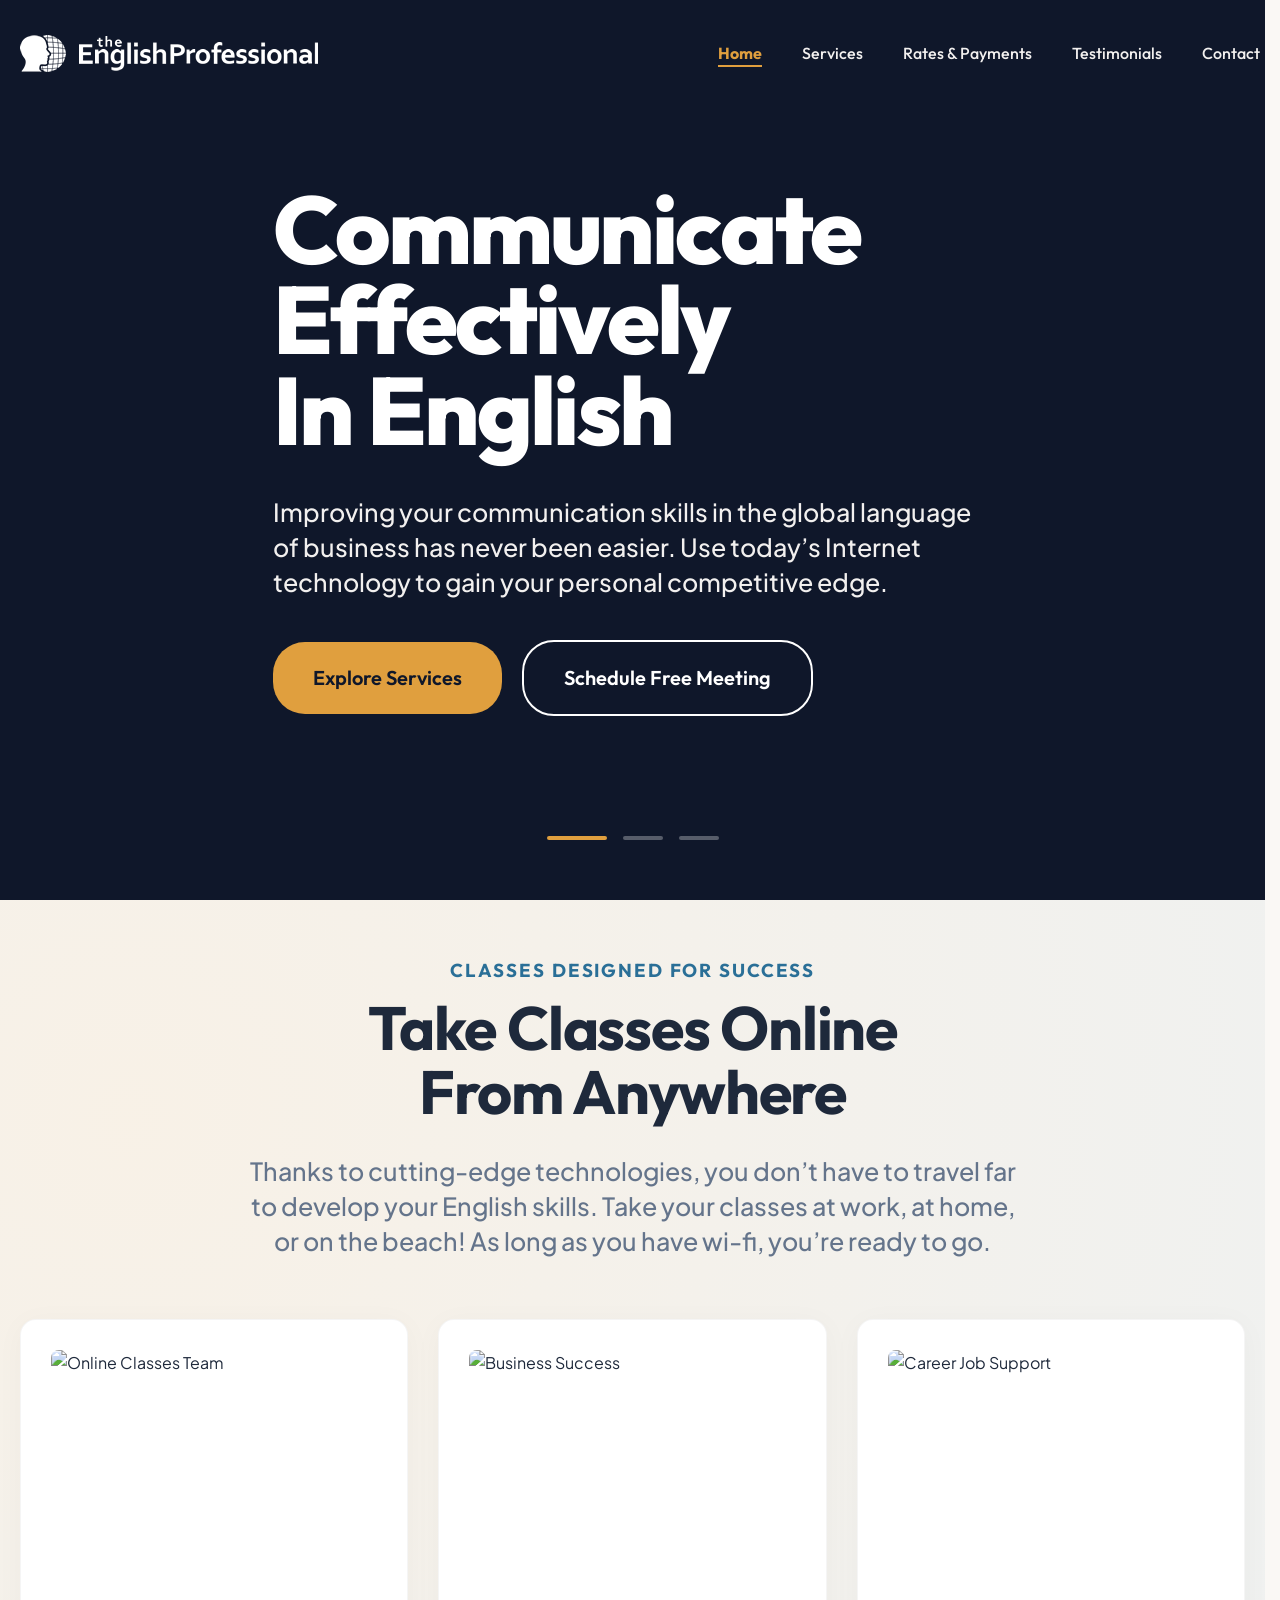
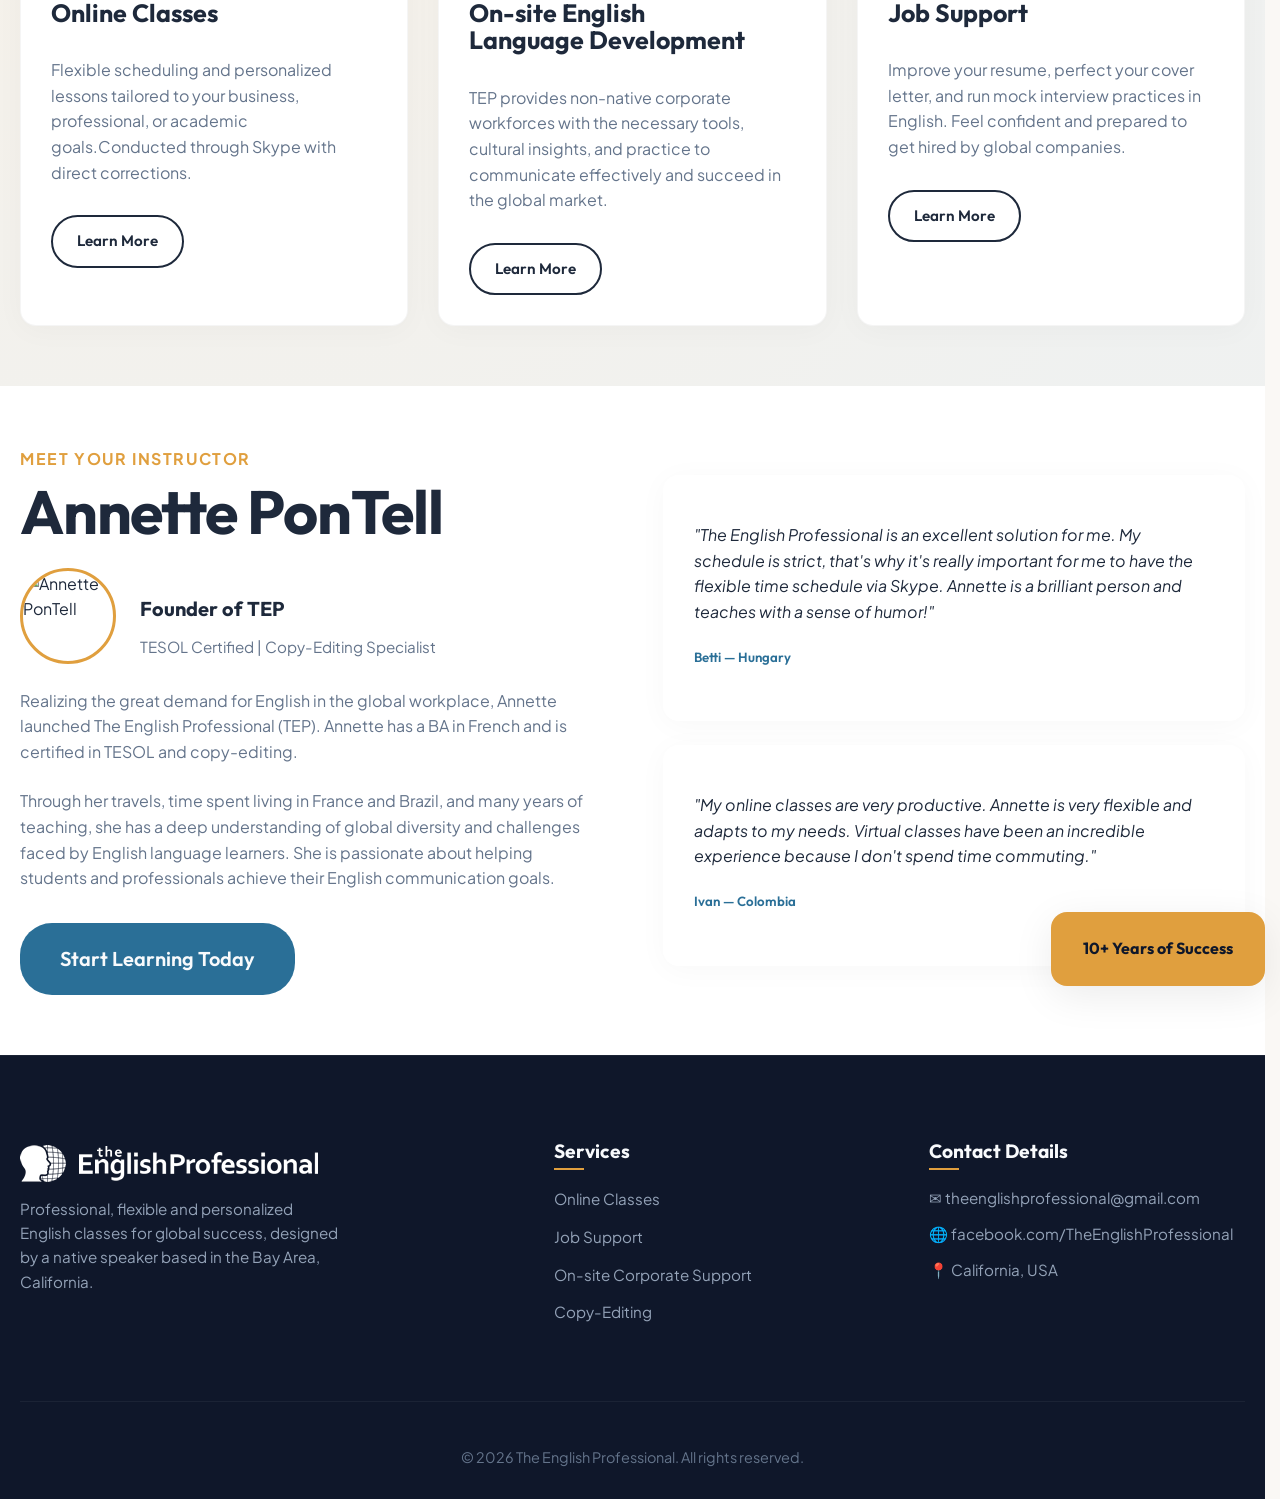
==== commit 07d22532: "fix footer section and typo" ====
--- a/index.html
+++ b/index.html
@@ -172,12 +172,11 @@
     </section>
 
     <!-- About / Annette Section -->
-    <section class="section" style="background-color: var(--color-bg-secondary);">
+    <section class="section bg-secondary">
         <div class="wrapper">
             <div class="about-split">
-                <div class="reveal">
-                    <span
-                        style="color: var(--color-accent-sun); font-weight: 700; letter-spacing: 0.1em; text-transform: uppercase;">Meet
+                <div class="about-instructor reveal">
+                    <span class="intro-subtitle" style="color: var(--color-accent-sun);">Meet
                         Your Instructor</span>
                     <h2 class="text-large" style="margin-top: 0.5rem; margin-bottom: 1.5rem;">Annette PonTell</h2>
                     <div style="display: flex; gap: 1.5rem; align-items: center; margin-bottom: 1.5rem;">
@@ -232,7 +231,7 @@
                 <div>
                     <h3 class="footer-logo"><img src="assets/img/tep-white.png" alt=""></h3>
                     <p class="footer-desc">Professional, flexible and personalized English classes for global success,
-                        designed by a native speaker based in Bay Area, California.</p>
+                        designed by a native speaker based in the Bay Area, California.</p>
                 </div>
                 <div class="footer-col">
                     <h4>Services</h4>
--- a/style.css
+++ b/style.css
@@ -250,6 +250,38 @@
     color: #94a3b8;
 }
 
+.text-step-0 {
+    font-size: var(--step-0);
+}
+
+.text-step-1 {
+    font-size: var(--step-1);
+}
+
+.text-step-2 {
+    font-size: var(--step-2);
+}
+
+.text-step-3 {
+    font-size: var(--step-3);
+}
+
+.text-step-4 {
+    font-size: var(--step-4);
+}
+
+.text-step-5 {
+    font-size: var(--step-5);
+}
+
+.text-step-6 {
+    font-size: var(--step-6);
+}
+
+.text-step-7 {
+    font-size: var(--step-7);
+}
+
 /* Buttons */
 .btn {
     display: inline-flex;
@@ -311,36 +343,8 @@
     color: var(--color-bg-dark);
 }
 
-.text-step-0 {
-    font-size: var(--step-0);
-}
-
-.text-step-1 {
-    font-size: var(--step-1);
-}
-
-.text-step-2 {
-    font-size: var(--step-2);
-}
-
-.text-step-3 {
-    font-size: var(--step-3);
-}
-
-.text-step-4 {
-    font-size: var(--step-4);
-}
-
-.text-step-5 {
-    font-size: var(--step-5);
-}
-
-.text-step-6 {
-    font-size: var(--step-6);
-}
-
-.text-step-7 {
-    font-size: var(--step-7);
+.bg-secondary {
+    background-color: var(--color-bg-secondary);
 }
 
 .text-color-main {
@@ -727,6 +731,10 @@
     grid-template-columns: 1fr 1fr;
     gap: var(--space-xl);
     align-items: center;
+}
+
+.about-instructor .intro-subtitle {
+    color: var(--color-accent-sun);
 }
 
 .about-image-wrapper {
